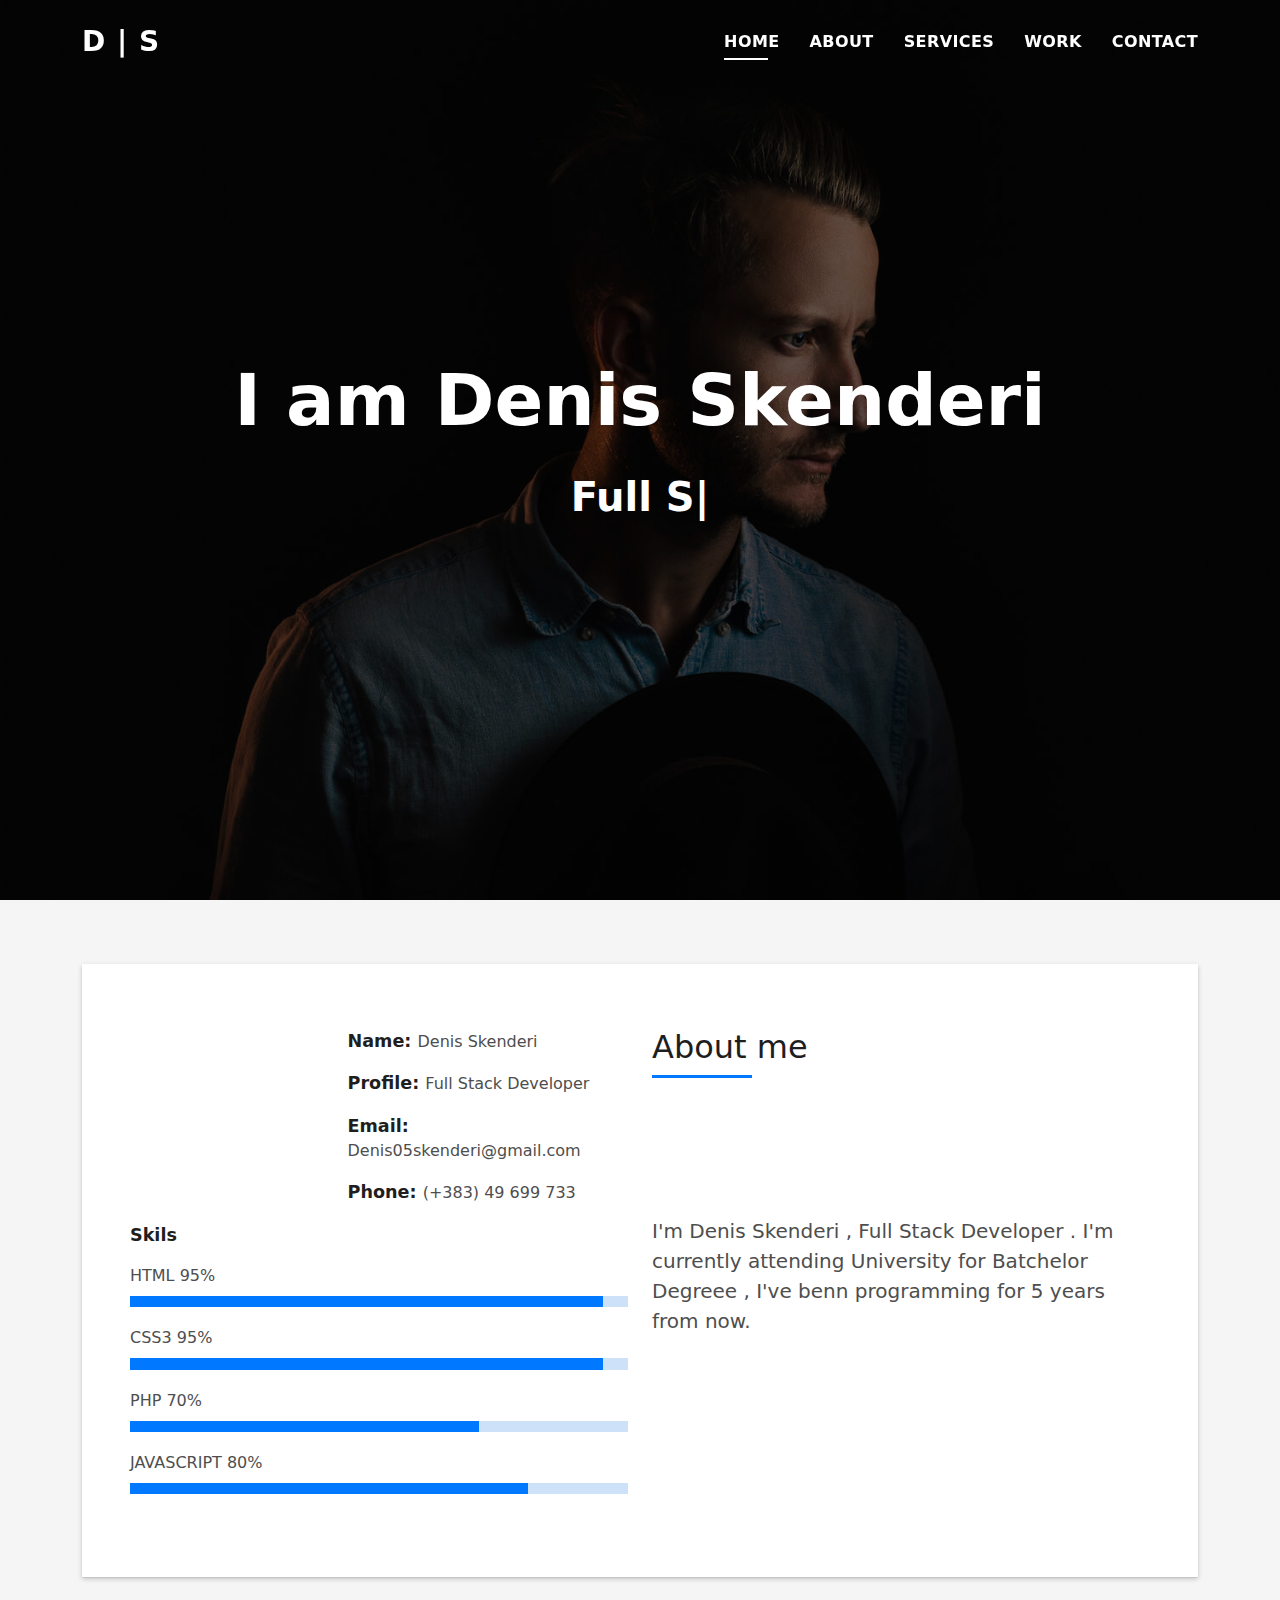
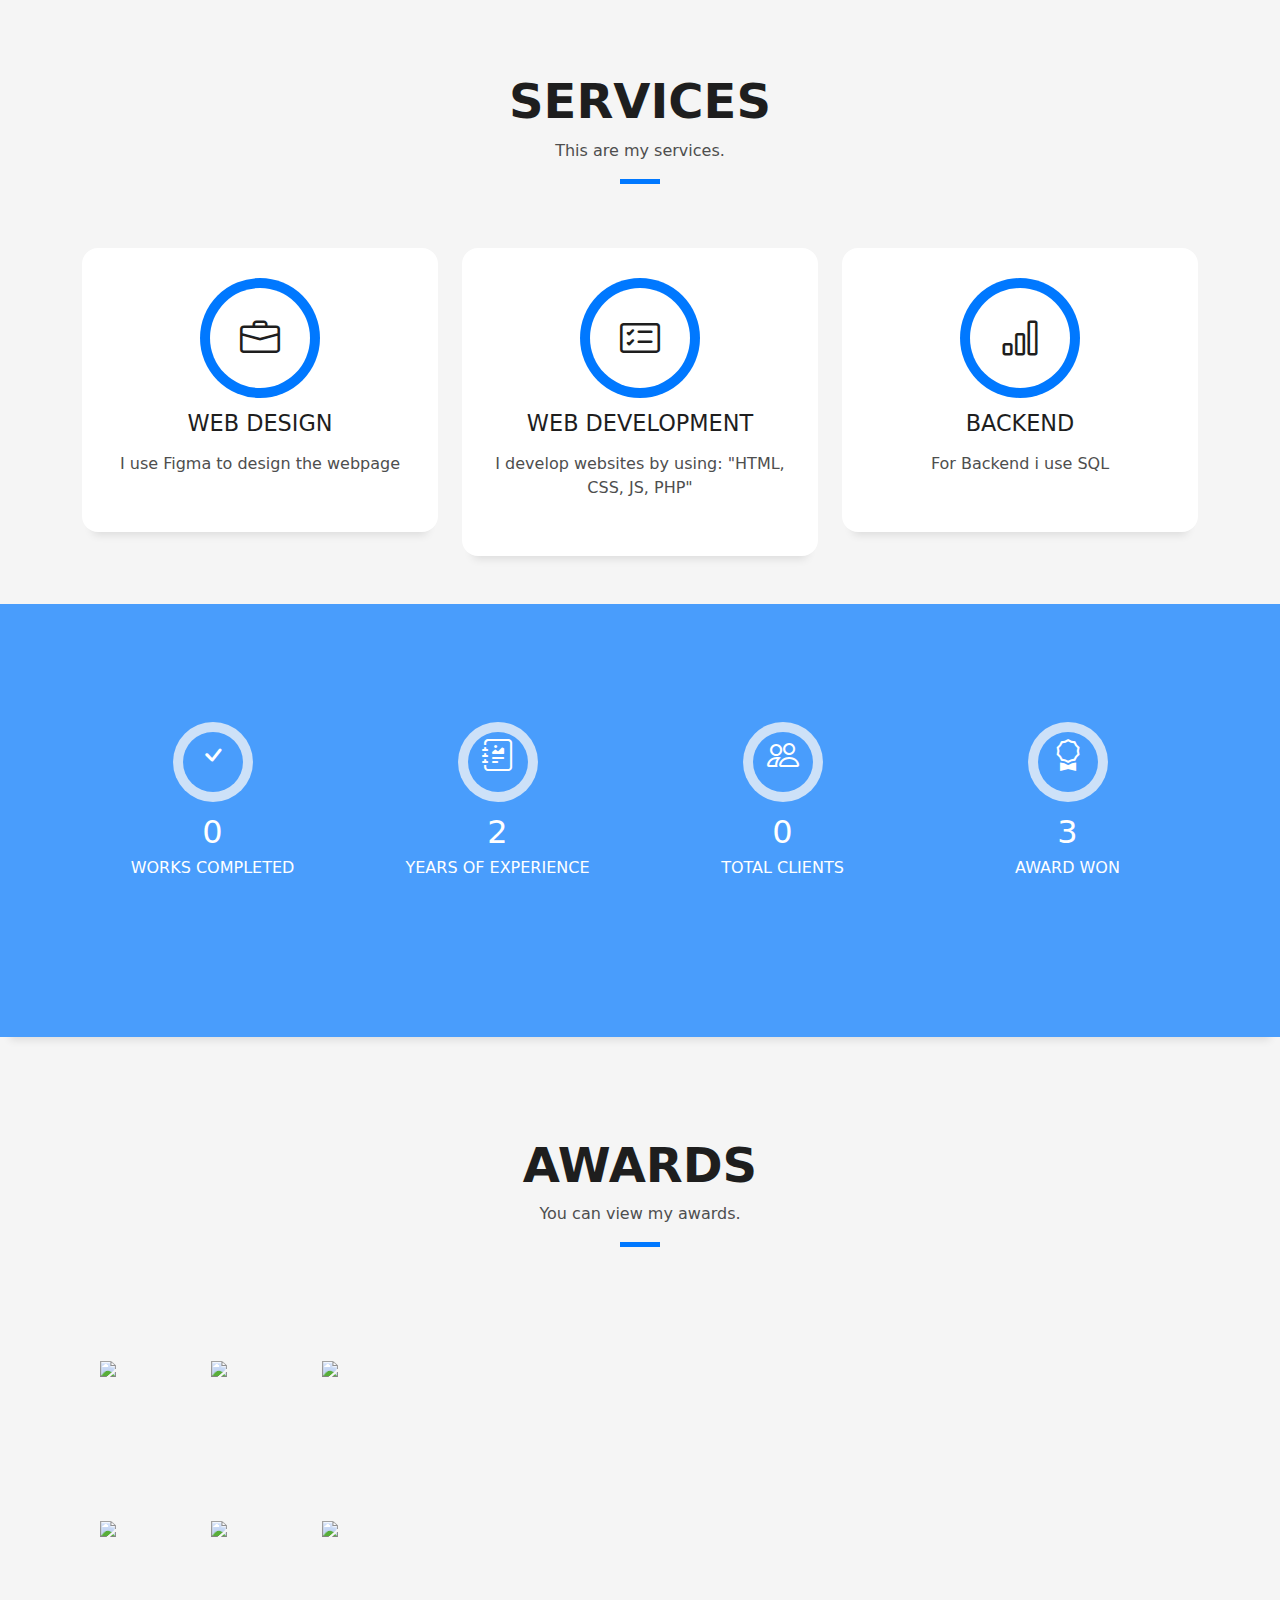
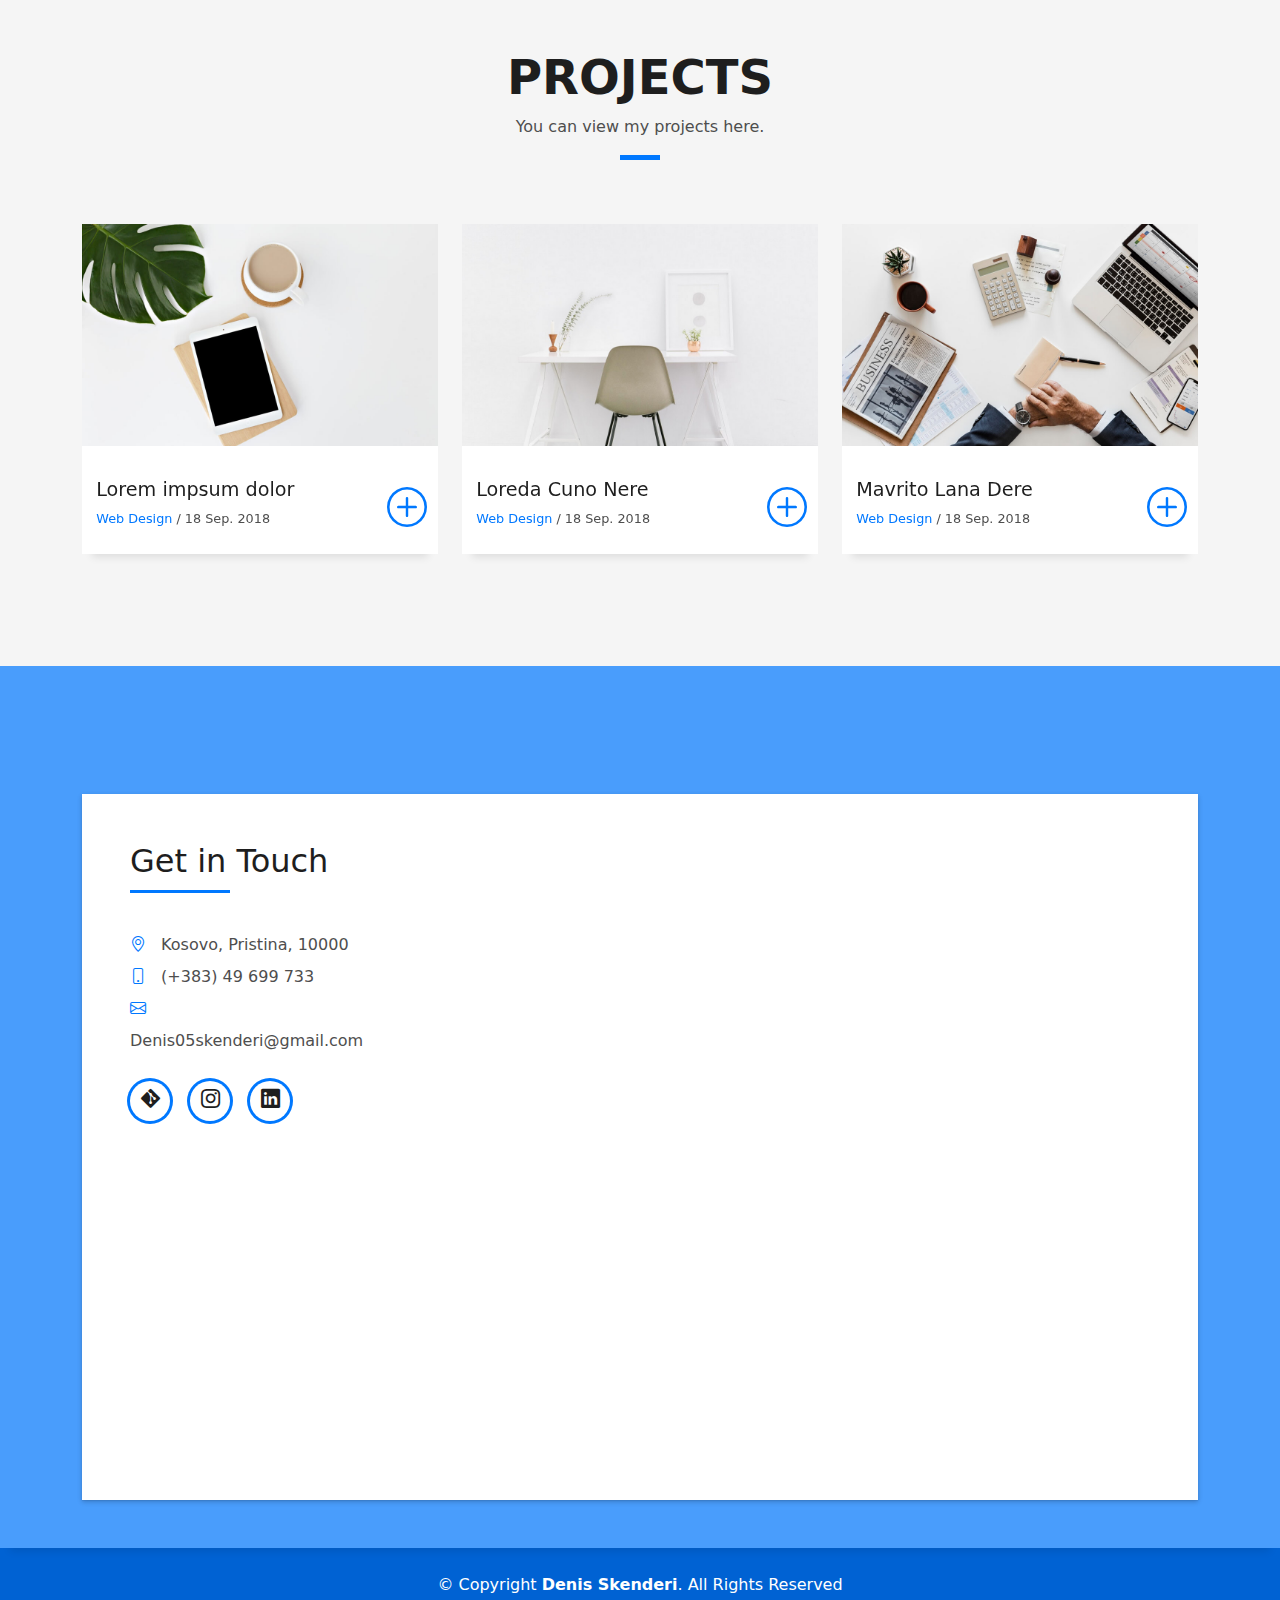
==== index.html @ 53dcad73 "index (update)" ====
<!DOCTYPE html>
<html lang="en">

<head>
  <meta name="google-site-verification" content="JZNeNOzkm-SyYYwXqqP4gcJYyARTX28dFmjL5zF_dF4" />
  <meta charset="utf-8">
  <meta content="width=device-width, initial-scale=1.0" name="viewport">

  <title>Denis Skenderi | Website</title>
  <meta content="Denis Skenderi , Full statck Developer" name="keywords">
  <meta content="Welcome to Enes Jashari's website, where you can learn more about him, his programming experience, and his projects. On this site, you will find code and video demonstrations of his projects, which are open source and available for free use. As a developer, my first programming language was Python and I am currently continuing my education in advanced Python, including libraries, frameworks, OOPs, and API development. I am also actively studying machine learning ." name="description">
  <!-- Favicons -->
  <link href="#" rel="icon">
  <link href="#" rel="apple-touch-icon">

  <!-- Vendor CSS Files -->
  <link href="assets/vendor/bootstrap/css/bootstrap.min.css" rel="stylesheet">
  <link href="assets/vendor/bootstrap-icons/bootstrap-icons.css" rel="stylesheet">
  <link href="assets/vendor/glightbox/css/glightbox.min.css" rel="stylesheet">
  <link href="assets/vendor/swiper/swiper-bundle.min.css" rel="stylesheet">

  <!-- Template Main CSS File -->
  <link href="assets/css/style.css" rel="stylesheet">
</head>

<body>

  <!-- ======= Header ======= -->
  <header id="header" class="fixed-top">
    <div class="container d-flex align-items-center justify-content-between">

      <h1 class="logo"><a href="index.html">D | S</a></h1>
      <!-- Uncomment below if you prefer to use an image logo -->
      <!-- <a href="index.html" class="logo"><img src="assets/img/logo.png" alt="" class="img-fluid"></a>-->

      <nav id="navbar" class="navbar">
        <ul>
          <li><a class="nav-link scrollto active" href="#hero">Home</a></li>
          <li><a class="nav-link scrollto" href="#about">About</a></li>
          <li><a class="nav-link scrollto" href="#services">Services</a></li>
          <li><a class="nav-link scrollto " href="#work">Work</a></li>
          <li><a class="nav-link scrollto" href="#contact">Contact</a></li>
        </ul>
        <i class="bi bi-list mobile-nav-toggle"></i>
      </nav><!-- .navbar -->

    </div>
  </header><!-- End Header -->

  <!-- ======= Hero Section ======= -->
  <div id="hero" class="hero route bg-image" style="background-image: url(assets/img/hero-bg.jpg)">
    <div class="overlay-itro"></div>
    <div class="hero-content display-table">
      <div class="table-cell">
        <div class="container">
          <!--<p class="display-6 color-d">Hello, world!</p>-->
          <h1 class="hero-title mb-4">I am Denis Skenderi</h1>
          <p class="hero-subtitle"><span class="typed" data-typed-items="Full Stack Developer"></span></p>
          <!-- <p class="pt-3"><a class="btn btn-primary btn js-scroll px-4" href="#about" role="button">Learn More</a></p> -->
        </div>
      </div>
    </div>
  </div><!-- End Hero Section -->

  <main id="main">

    <!-- ======= About Section ======= -->
    <section id="about" class="about-mf sect-pt4 route">
      <div class="container">
        <div class="row">
          <div class="col-sm-12">
            <div class="box-shadow-full">
              <div class="row">
                <div class="col-md-6">
                  <div class="row">
                    <div class="col-sm-6 col-md-5">
                      <div class="about-img">
                        <img src="#" class="img-fluid rounded b-shadow-a" alt="">
                      </div>
                    </div>
                    <div class="col-sm-6 col-md-7">
                      <div class="about-info">
                        <p><span class="title-s">Name: </span> <span>Denis Skenderi</span></p>
                        <p><span class="title-s">Profile: </span> <span>Full Stack Developer</span></p>
                        <p><span class="title-s">Email: </span> <span>Denis05skenderi@gmail.com</span></p>
                        <p><span class="title-s">Phone: </span> <span>(+383) 49 699 733</span></p>
                      </div>
                    </div>
                  </div>
                  <div class="skill-mf">
                    <p class="title-s">Skils</p>
                    <span>HTML</span> <span class="pull-right">95%</span>
                    <div class="progress">
                      <div class="progress-bar" role="progressbar" style="width: 95%;" aria-valuenow="95" aria-valuemin="0" aria-valuemax="100"></div>
                    </div>
                    <span>CSS3</span> <span class="pull-right">95%</span>
                    <div class="progress">
                      <div class="progress-bar" role="progressbar" style="width: 95%" aria-valuenow="95" aria-valuemin="0" aria-valuemax="100"></div>
                    </div>
                    <span>PHP</span> <span class="pull-right">70%</span>
                    <div class="progress">
                      <div class="progress-bar" role="progressbar" style="width: 70%" aria-valuenow="70" aria-valuemin="0" aria-valuemax="100"></div>
                    </div>
                    <span>JAVASCRIPT</span> <span class="pull-right">80%</span>
                    <div class="progress">
                      <div class="progress-bar" role="progressbar" style="width: 80%" aria-valuenow="80" aria-valuemin="0" aria-valuemax="100"></div>
                    </div>
                  </div>
                </div>
                <div class="col-md-6">
                  <div class="about-me pt-4 pt-md-0">
                    <div class="title-box-2">
                      <h5 class="title-left">
                        About me
                      </h5>
                    </div>
                    <p class="lead" style="margin-top: 150px;">
                      I'm Denis Skenderi , Full Stack Developer . I'm currently attending University for Batchelor Degreee , I've benn programming for 5 years from now.
                    </p>
                  </div>
                </div>
              </div>
            </div>
          </div>
        </div>
      </div>
    </section><!-- End About Section -->

    <!-- ======= Services Section ======= -->
    <section id="services" class="services-mf pt-5 route">
      <div class="container">
        <div class="row">
          <div class="col-sm-12">
            <div class="title-box text-center">
              <h3 class="title-a">
                Services
              </h3>
              <p class="subtitle-a">
                This are my services.
              </p>
              <div class="line-mf"></div>
            </div>
          </div>
        </div>
        <div class="row">
          <div class="col-md-4">
            <div class="service-box">
              <div class="service-ico">
                <span class="ico-circle"><i class="bi bi-briefcase"></i></span>
              </div>
              <div class="service-content">
                <h2 class="s-title">Web Design</h2>
                <p class="s-description text-center">
                 I use Figma to design the webpage
                </p>
              </div>
            </div>
          </div>
          <div class="col-md-4">
            <div class="service-box">
              <div class="service-ico">
                <span class="ico-circle"><i class="bi bi-card-checklist"></i></span>
              </div>
              <div class="service-content">
                <h2 class="s-title">Web Development</h2>
                <p class="s-description text-center">
               I develop websites by using: "HTML, CSS, JS, PHP"
                </p>
              </div>
            </div>
          </div>
          <div class="col-md-4">
            <div class="service-box">
              <div class="service-ico">
                <span class="ico-circle"><i class="bi bi-bar-chart"></i></span>
              </div>
              <div class="service-content">
                <h2 class="s-title">Backend</h2>
                <p class="s-description text-center">
                  For Backend i use SQL
                </p>
              </div>
            </div>
    </section><!-- End Services Section -->

    <!-- ======= Counter Section ======= -->
    <div class="section-counter paralax-mf bg-image" style="background-image: url(assets/img/counters-bg.jpg)">
      <div class="overlay-mf"></div>
      <div class="container position-relative">
        <div class="row">
          <div class="col-sm-3 col-lg-3">
            <div class="counter-box counter-box pt-4 pt-md-0">
              <div class="counter-ico">
                <span class="ico-circle"><i class="bi bi-check"></i></span>
              </div>
              <div class="counter-num">
                <p data-purecounter-start="0" data-purecounter-end="0" data-purecounter-duration="1" class="counter purecounter"></p>
                <span class="counter-text">WORKS COMPLETED</span>
              </div>
            </div>
          </div>
          <div class="col-sm-3 col-lg-3">
            <div class="counter-box pt-4 pt-md-0">
              <div class="counter-ico">
                <span class="ico-circle"><i class="bi bi-journal-richtext"></i></span>
              </div>
              <div class="counter-num">
                <p data-purecounter-start="2" data-purecounter-end="5" data-purecounter-duration="1" class="counter purecounter"></p>
                <span class="counter-text">YEARS OF EXPERIENCE</span>
              </div>
            </div>
          </div>
          <div class="col-sm-3 col-lg-3">
            <div class="counter-box pt-4 pt-md-0">
              <div class="counter-ico">
                <span class="ico-circle"><i class="bi bi-people"></i></span>
              </div>
              <div class="counter-num">
                <p data-purecounter-start="0" data-purecounter-end="0" data-purecounter-duration="1" class="counter purecounter"></p>
                <span class="counter-text">TOTAL CLIENTS</span>
              </div>
            </div>
          </div>
          <div class="col-sm-3 col-lg-3">
            <div class="counter-box pt-4 pt-md-0">
              <div class="counter-ico">
                <span class="ico-circle"><i class="bi bi-award"></i></span>
              </div>
              <div class="counter-num">
                <p data-purecounter-start="3" data-purecounter-end="6" data-purecounter-duration="1" class="counter purecounter"></p>
                <span class="counter-text">AWARD WON</span>
              </div>
            </div>
          </div>
        </div>
      </div>
    </div><!-- End Counter Section -->

    <!-- ======= Awards Section ======= -->
    <section class="awards">
      <div class="title-box text-center">
        <h3 class="title-a">
          Awards
        </h3>
        <p class="subtitle-a">
          You can view my awards.
        </p>
        <div class="line-mf"></div>
      </div>
    </div>
      <div class="main_award">
        <div class="row1">
        <a href="http://127.0.0.1:5500/DevFolio/assets/img/New%20Document_1%20-%20Copy.jpg"><img src="assets/img/New Document_1 - Copy.jpg" class="image"></a>
          <a href="http://127.0.0.1:5500/DevFolio/assets/img/New%20Document_2%20-%20Copy.jpg"><img src="assets/img/New Document_2 - Copy.jpg" class="image"></a>
          <a href="http://127.0.0.1:5500/DevFolio/assets/img/New%20Document_3%20-%20Copy.jpg"><img src="assets/img/New Document_3 - Copy.jpg" class="image"></a>
        </div><br>
        <div class="row2">
          <a href="http://127.0.0.1:5500/DevFolio/assets/img/20231203_162806%20Page%200%20-%20Copy.jpeg"><img src="assets/img/20231203_162806 Page 0 - Copy.jpeg" class="image"></a>
          <a href="http://127.0.0.1:5500/DevFolio/assets/img/20231203_162816%20Page%200%20-%20Copy.jpeg"><img src="assets/img/20231203_162816 Page 0 - Copy.jpeg" class="image"></a>
          <a href="http://127.0.0.1:5500/DevFolio/assets/img/20231203_162829%20Page%200%20-%20Copy.jpeg" alt="Award Photo"><img src="assets/img/20231203_162829 Page 0 - Copy.jpeg" class="image"></a>
        </div>
      </div>
    </section><br><br>
    <!-- End Awards Section -->

    <!-- ======= Portfolio Section ======= -->
    <section id="work" class="portfolio-mf sect-pt4 route">
      <div class="container">
        <div class="row">
          <div class="col-sm-12">
            <div class="title-box text-center">
              <h3 class="title-a">
                Projects
              </h3>
              <p class="subtitle-a">
                You can view my projects here.
              </p>
              <div class="line-mf"></div>
            </div>
          </div>
        </div>
        <div class="row">
          <div class="col-md-4">
            <div class="work-box">
              <a href="assets/img/work-1.jpg" data-gallery="portfolioGallery" class="portfolio-lightbox">
                <div class="work-img">
                  <img src="assets/img/work-1.jpg" alt="" class="img-fluid">
                </div>
              </a>
              <div class="work-content">
                <div class="row">
                  <div class="col-sm-8">
                    <h2 class="w-title">Lorem impsum dolor</h2>
                    <div class="w-more">
                      <span class="w-ctegory">Web Design</span> / <span class="w-date">18 Sep. 2018</span>
                    </div>
                  </div>
                  <div class="col-sm-4">
                    <div class="w-like">
                      <a href="portfolio-details.html"> <span class="bi bi-plus-circle"></span></a>
                    </div>
                  </div>
                </div>
              </div>
            </div>
          </div>
          <div class="col-md-4">
            <div class="work-box">
              <a href="assets/img/work-2.jpg" data-gallery="portfolioGallery" class="portfolio-lightbox">
                <div class="work-img">
                  <img src="assets/img/work-2.jpg" alt="" class="img-fluid">
                </div>
              </a>
              <div class="work-content">
                <div class="row">
                  <div class="col-sm-8">
                    <h2 class="w-title">Loreda Cuno Nere</h2>
                    <div class="w-more">
                      <span class="w-ctegory">Web Design</span> / <span class="w-date">18 Sep. 2018</span>
                    </div>
                  </div>
                  <div class="col-sm-4">
                    <div class="w-like">
                      <a href="portfolio-details.html"> <span class="bi bi-plus-circle"></span></a>
                    </div>
                  </div>
                </div>
              </div>
            </div>
          </div>
          <div class="col-md-4">
            <div class="work-box">
              <a href="assets/img/work-3.jpg" data-gallery="portfolioGallery" class="portfolio-lightbox">
                <div class="work-img">
                  <img src="assets/img/work-3.jpg" alt="" class="img-fluid">
                </div>
              </a>
              <div class="work-content">
                <div class="row">
                  <div class="col-sm-8">
                    <h2 class="w-title">Mavrito Lana Dere</h2>
                    <div class="w-more">
                      <span class="w-ctegory">Web Design</span> / <span class="w-date">18 Sep. 2018</span>
                    </div>
                  </div>
                  <div class="col-sm-4">
                    <div class="w-like">
                      <a href="portfolio-details.html"> <span class="bi bi-plus-circle"></span></a>
                    </div>
                  </div>
                </div>
              </div>
            </div>
          </div>
          

        </div>
      </div>
    </section><!-- End Portfolio Section -->


    <!-- ======= Contact Section ======= -->
    <section id="contact" class="paralax-mf footer-paralax bg-image sect-mt4 route" style="background-image: url(assets/img/overlay-bg.jpg)">
      <div class="overlay-mf"></div>
      <div class="container">
        <div class="row">
          <div class="col-sm-12">
            <div class="contact-mf">
              <div id="contact" class="box-shadow-full">
                <div class="row">
                  <div class="col-md-6">
                   
                  <div class="col-md-6">
                    <div class="title-box-2 pt-4 pt-md-0">
                      <h5 class="title-left">
                        Get in Touch
                      </h5>
                    </div>
                    <div class="more-info">
                      <p class="lead">
                        
                      </p>
                      <ul class="list-ico">
                        <li><span class="bi bi-geo-alt"></span> Kosovo, Pristina, 10000</li>
                        <li><span class="bi bi-phone"></span> (+383) 49 699 733 </li>
                        <li><span class="bi bi-envelope"></span> Denis05skenderi@gmail.com</li>
                      </ul>
                    </div>
                    <div class="socials">
                      <ul>
                        <!-- <li><a href=""><span class="ico-circle"><i class="bi bi-facebook"></i></span></a></li> -->
                        <li><a href="https://github.com/DenisSkenderi"><span class="ico-circle"><i class="bi bi-git"></i></span></a></li>
                        <li><a href="https://www.instagram.com/denis_skenderi6/"><span class="ico-circle"><i class="bi bi-instagram"></i></span></a></li>
                        <!-- <li><a href=""><span class="ico-circle"><i class="bi bi-twitter"></i></span></a></li> -->
                        <li><a href="https://www.linkedin.com/in/denis-skenderi-3b76621a1/"><span class="ico-circle"><i class="bi bi-linkedin"></i></span></a></li>
                      </ul>
                    </div>
                    <iframe class="m1" src="https://www.google.com/maps/embed?pb=!1m18!1m12!1m3!1d11736.052111485082!2d21.15118330819781!3d42.66107931818853!2m3!1f0!2f0!3f0!3m2!1i1024!2i768!4f13.1!3m3!1m2!1s0x13549ee1325c4fbb%3A0x5219d01d01e788dc!2sQendra%2C%20Pristina!5e0!3m2!1sen!2s!4v1701292215296!5m2!1sen!2s" width="300" height="200" style="border:0;" allowfullscreen="" loading="lazy" referrerpolicy="no-referrer-when-downgrade"></iframe>                  
                  </div>
                </div>
              </div>
            </div>
          </div>
        </div>
      </div>
    </section><!-- End Contact Section -->

  </main><!-- End #main -->

  <!-- ======= Footer ======= -->
  <footer>
    <div class="container">
      <div class="row">
        <div class="col-sm-12">
          <div class="copyright-box">
            <p class="copyright">&copy; Copyright <strong>Denis Skenderi</strong>. All Rights Reserved</p>
          </div>
        </div>
      </div>
    </div>
  </footer><!-- End  Footer -->

  <div id="preloader"></div>
  <a href="#" class="back-to-top d-flex align-items-center justify-content-center"><i class="bi bi-arrow-up-short"></i></a>

  <!-- Vendor JS Files -->
  <script src="assets/vendor/purecounter/purecounter_vanilla.js"></script>
  <script src="assets/vendor/bootstrap/js/bootstrap.bundle.min.js"></script>
  <script src="assets/vendor/glightbox/js/glightbox.min.js"></script>
  <script src="assets/vendor/swiper/swiper-bundle.min.js"></script>
  <script src="assets/vendor/typed.js/typed.umd.js"></script>
  <script src="assets/vendor/php-email-form/validate.js"></script>

  <!-- Template Main JS File -->
  <script src="assets/js/main.js"></script>

</body>

</html>
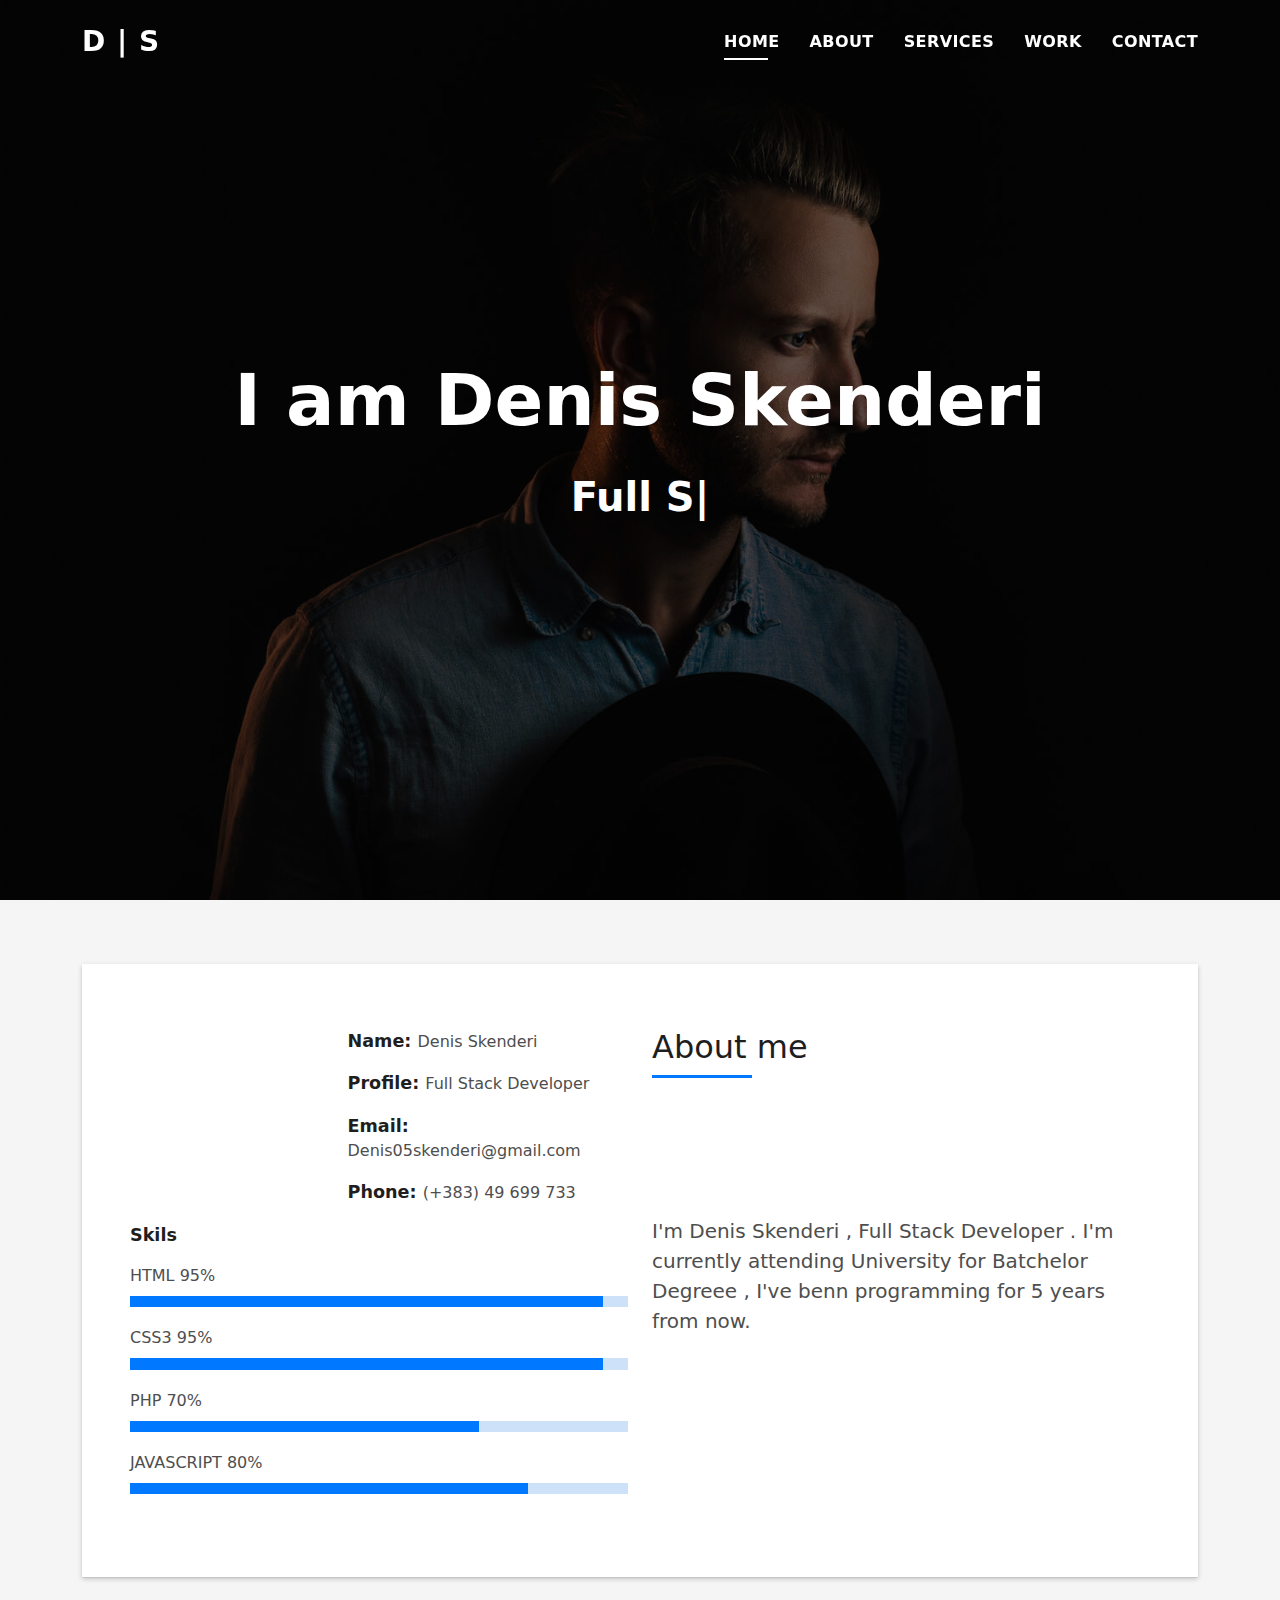
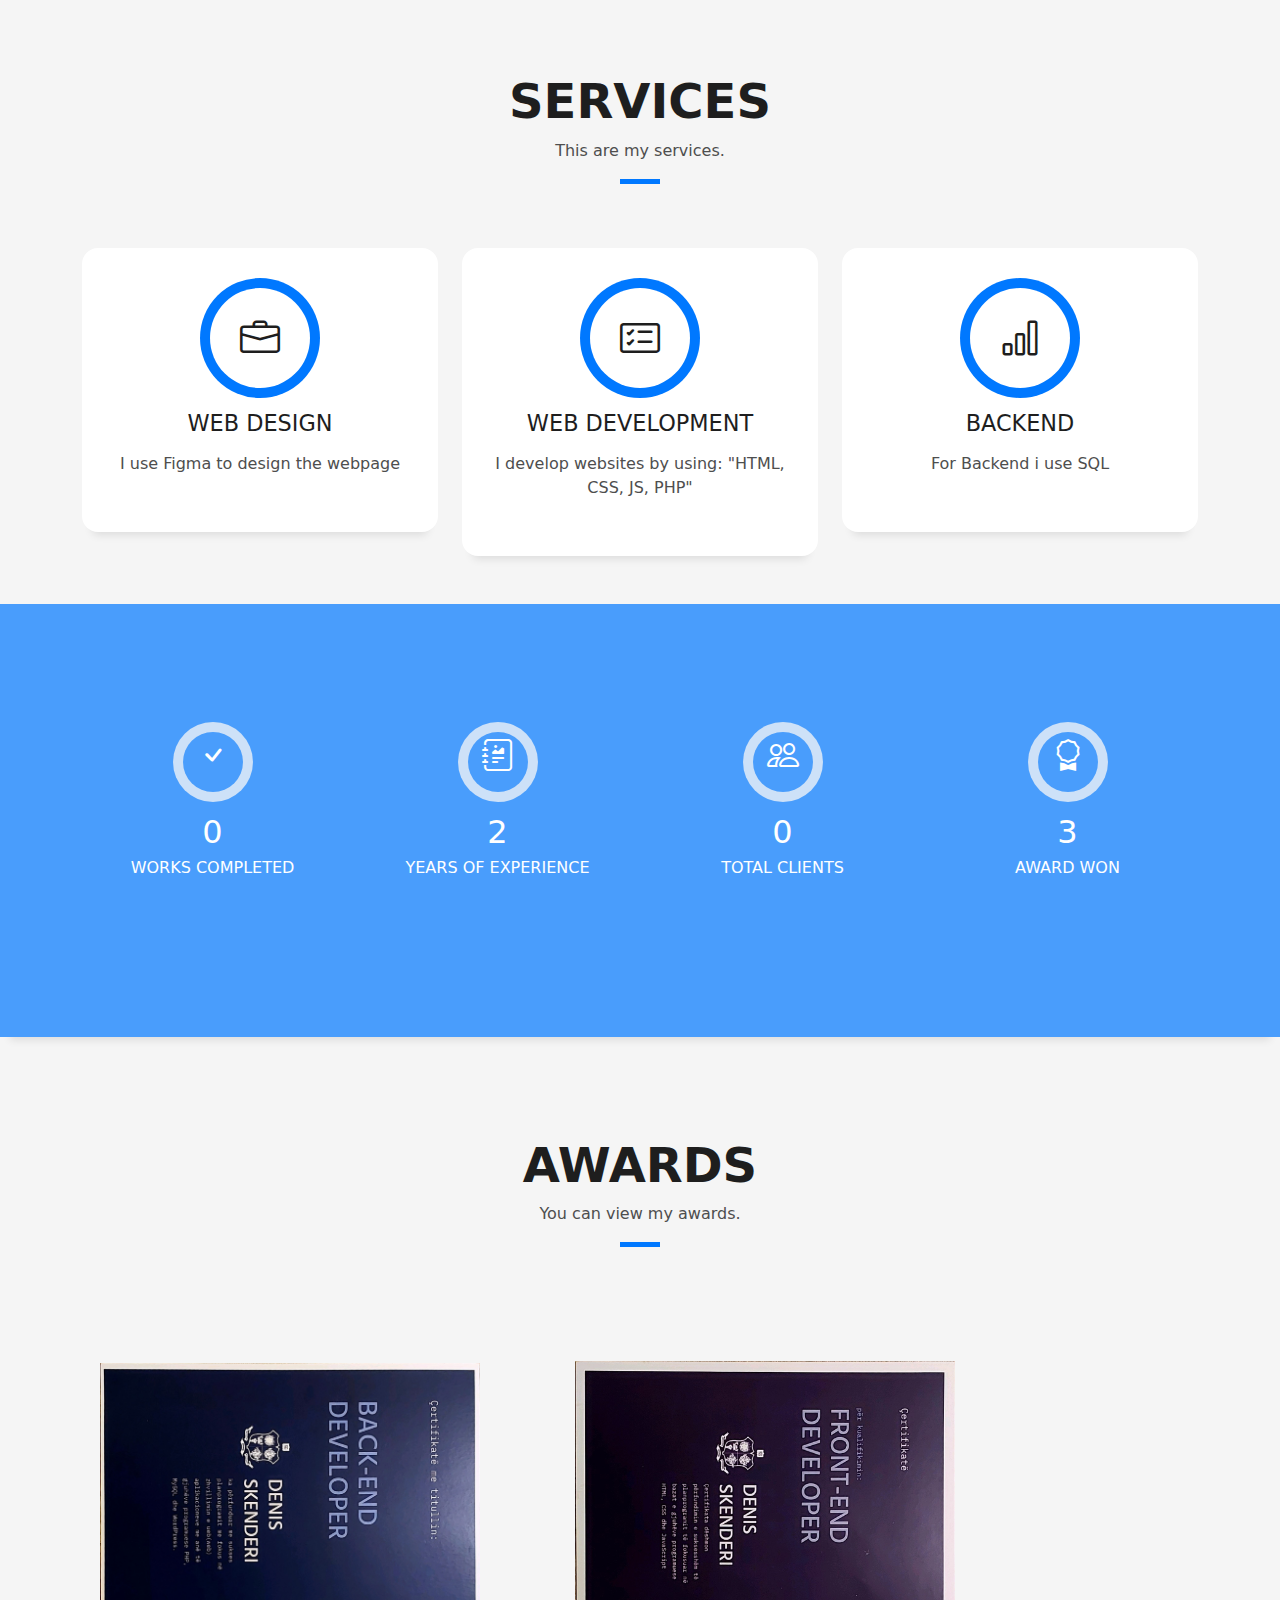
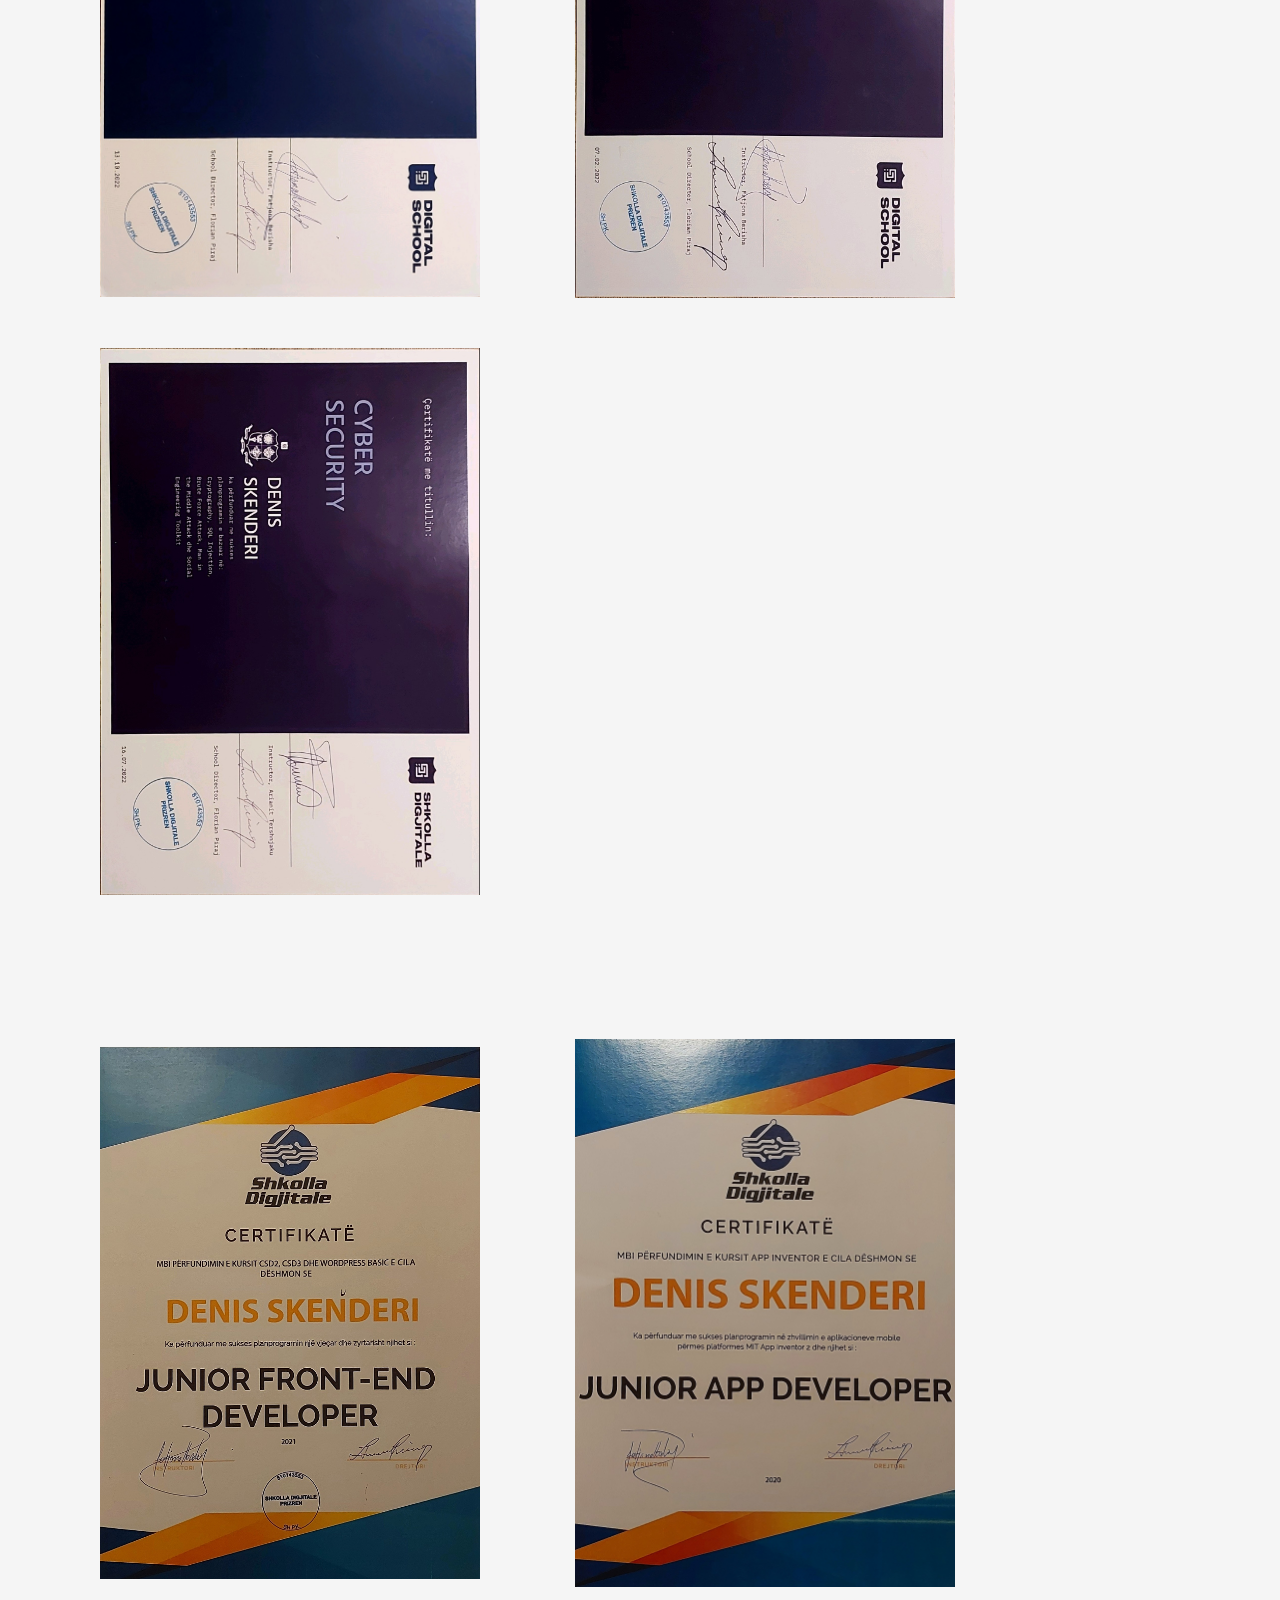
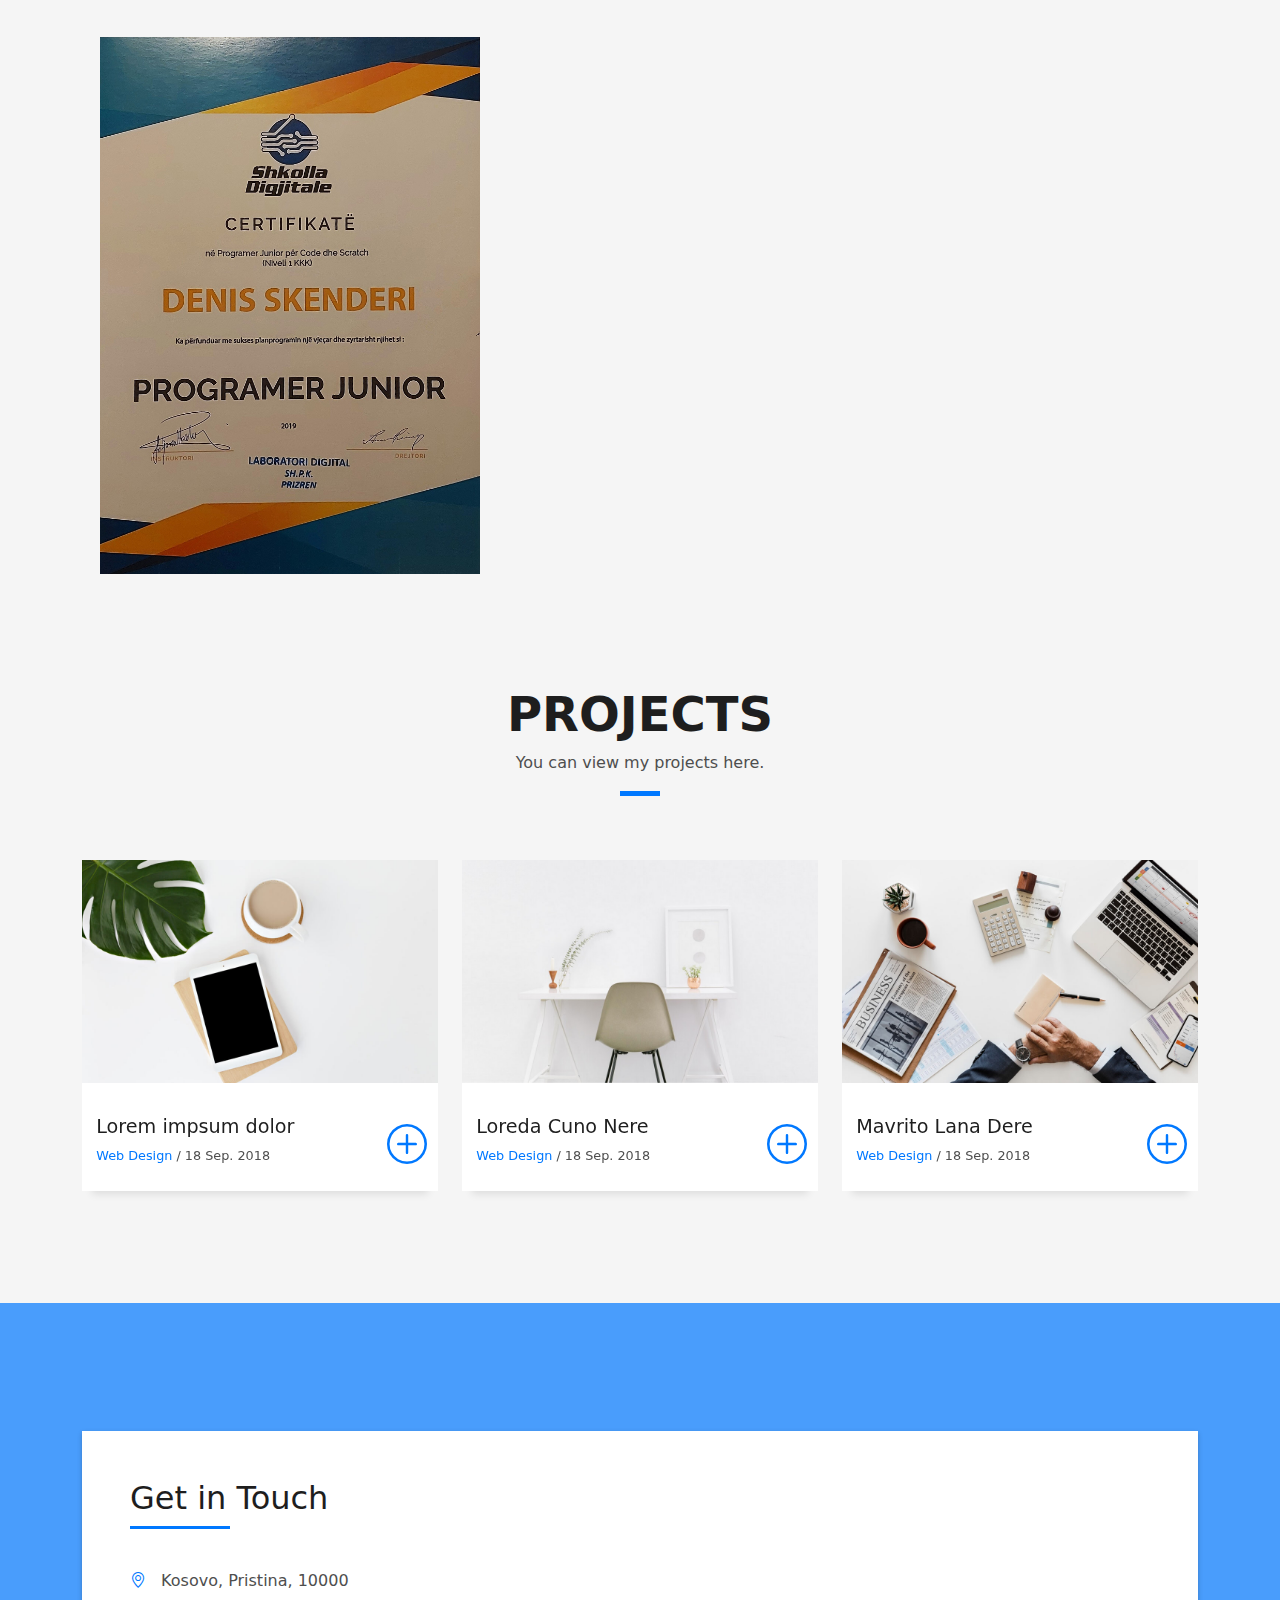
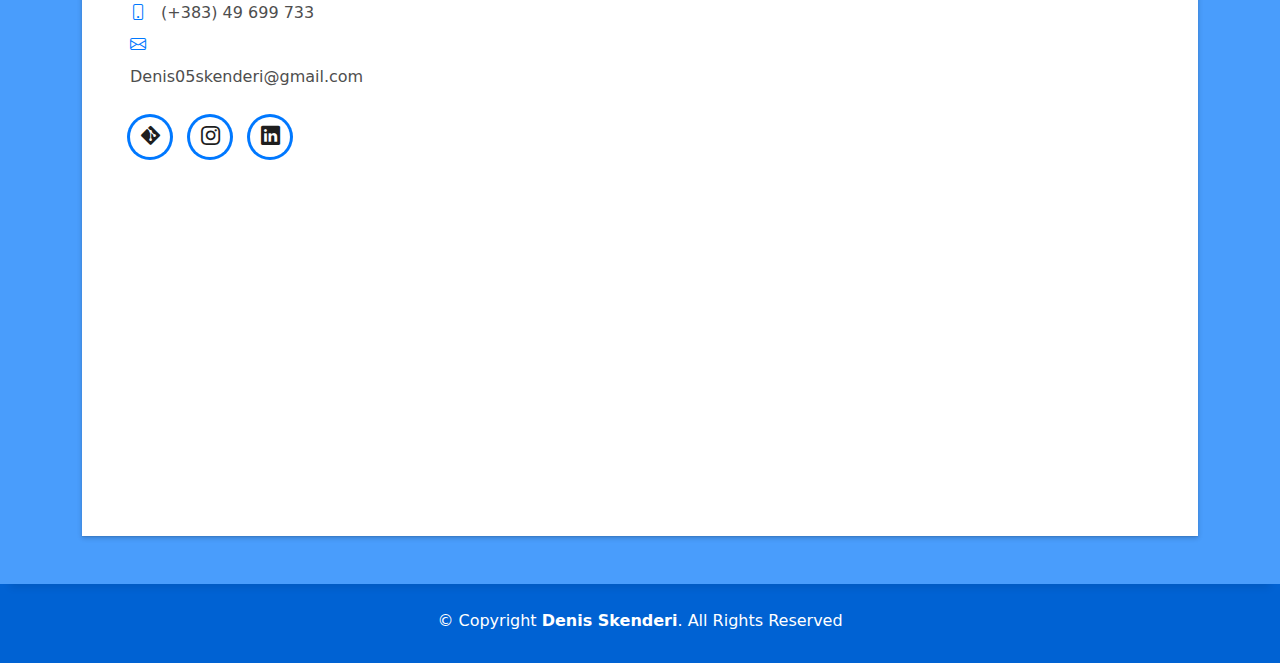
==== commit fc318268: "Update index.html" ====
--- a/index.html
+++ b/index.html
@@ -5,7 +5,7 @@
   <meta name="google-site-verification" content="JZNeNOzkm-SyYYwXqqP4gcJYyARTX28dFmjL5zF_dF4" />
   <meta charset="utf-8">
   <meta content="width=device-width, initial-scale=1.0" name="viewport">
-
+  <link rel="icon" href="IMG_20231203_211917_849.jpg">
   <title>Denis Skenderi | Website</title>
   <meta content="Denis Skenderi , Full statck Developer" name="keywords">
   <meta content="Welcome to Enes Jashari's website, where you can learn more about him, his programming experience, and his projects. On this site, you will find code and video demonstrations of his projects, which are open source and available for free use. As a developer, my first programming language was Python and I am currently continuing my education in advanced Python, including libraries, frameworks, OOPs, and API development. I am also actively studying machine learning ." name="description">
@@ -250,14 +250,14 @@
     </div>
       <div class="main_award">
         <div class="row1">
-        <a href="http://127.0.0.1:5500/DevFolio/assets/img/New%20Document_1%20-%20Copy.jpg"><img src="assets/img/New Document_1 - Copy.jpg" class="image"></a>
-          <a href="http://127.0.0.1:5500/DevFolio/assets/img/New%20Document_2%20-%20Copy.jpg"><img src="assets/img/New Document_2 - Copy.jpg" class="image"></a>
-          <a href="http://127.0.0.1:5500/DevFolio/assets/img/New%20Document_3%20-%20Copy.jpg"><img src="assets/img/New Document_3 - Copy.jpg" class="image"></a>
+        <a href="http://127.0.0.1:5500/DevFolio/assets/img/New%20Document_1%20-%20Copy.jpg"><img src="assets/img/New Document_1.jpg" class="image"></a>
+          <a href="http://127.0.0.1:5500/DevFolio/assets/img/New%20Document_2%20-%20Copy.jpg"><img src="assets/img/New Document_2.jpg" class="image"></a>
+          <a href="http://127.0.0.1:5500/DevFolio/assets/img/New%20Document_3%20-%20Copy.jpg"><img src="assets/img/New Document_3.jpg" class="image"></a>
         </div><br>
         <div class="row2">
-          <a href="http://127.0.0.1:5500/DevFolio/assets/img/20231203_162806%20Page%200%20-%20Copy.jpeg"><img src="assets/img/20231203_162806 Page 0 - Copy.jpeg" class="image"></a>
-          <a href="http://127.0.0.1:5500/DevFolio/assets/img/20231203_162816%20Page%200%20-%20Copy.jpeg"><img src="assets/img/20231203_162816 Page 0 - Copy.jpeg" class="image"></a>
-          <a href="http://127.0.0.1:5500/DevFolio/assets/img/20231203_162829%20Page%200%20-%20Copy.jpeg" alt="Award Photo"><img src="assets/img/20231203_162829 Page 0 - Copy.jpeg" class="image"></a>
+          <a href="http://127.0.0.1:5500/DevFolio/assets/img/20231203_162806%20Page%200%20-%20Copy.jpeg"><img src="assets/img/20231203_162806 Page 0.jpeg" class="image"></a>
+          <a href="http://127.0.0.1:5500/DevFolio/assets/img/20231203_162816%20Page%200%20-%20Copy.jpeg"><img src="assets/img/20231203_162816 Page 0.jpeg" class="image"></a>
+          <a href="http://127.0.0.1:5500/DevFolio/assets/img/20231203_162829%20Page%200%20-%20Copy.jpeg" alt="Award Photo"><img src="assets/img/20231203_162829 Page 0.jpeg" class="image"></a>
         </div>
       </div>
     </section><br><br>
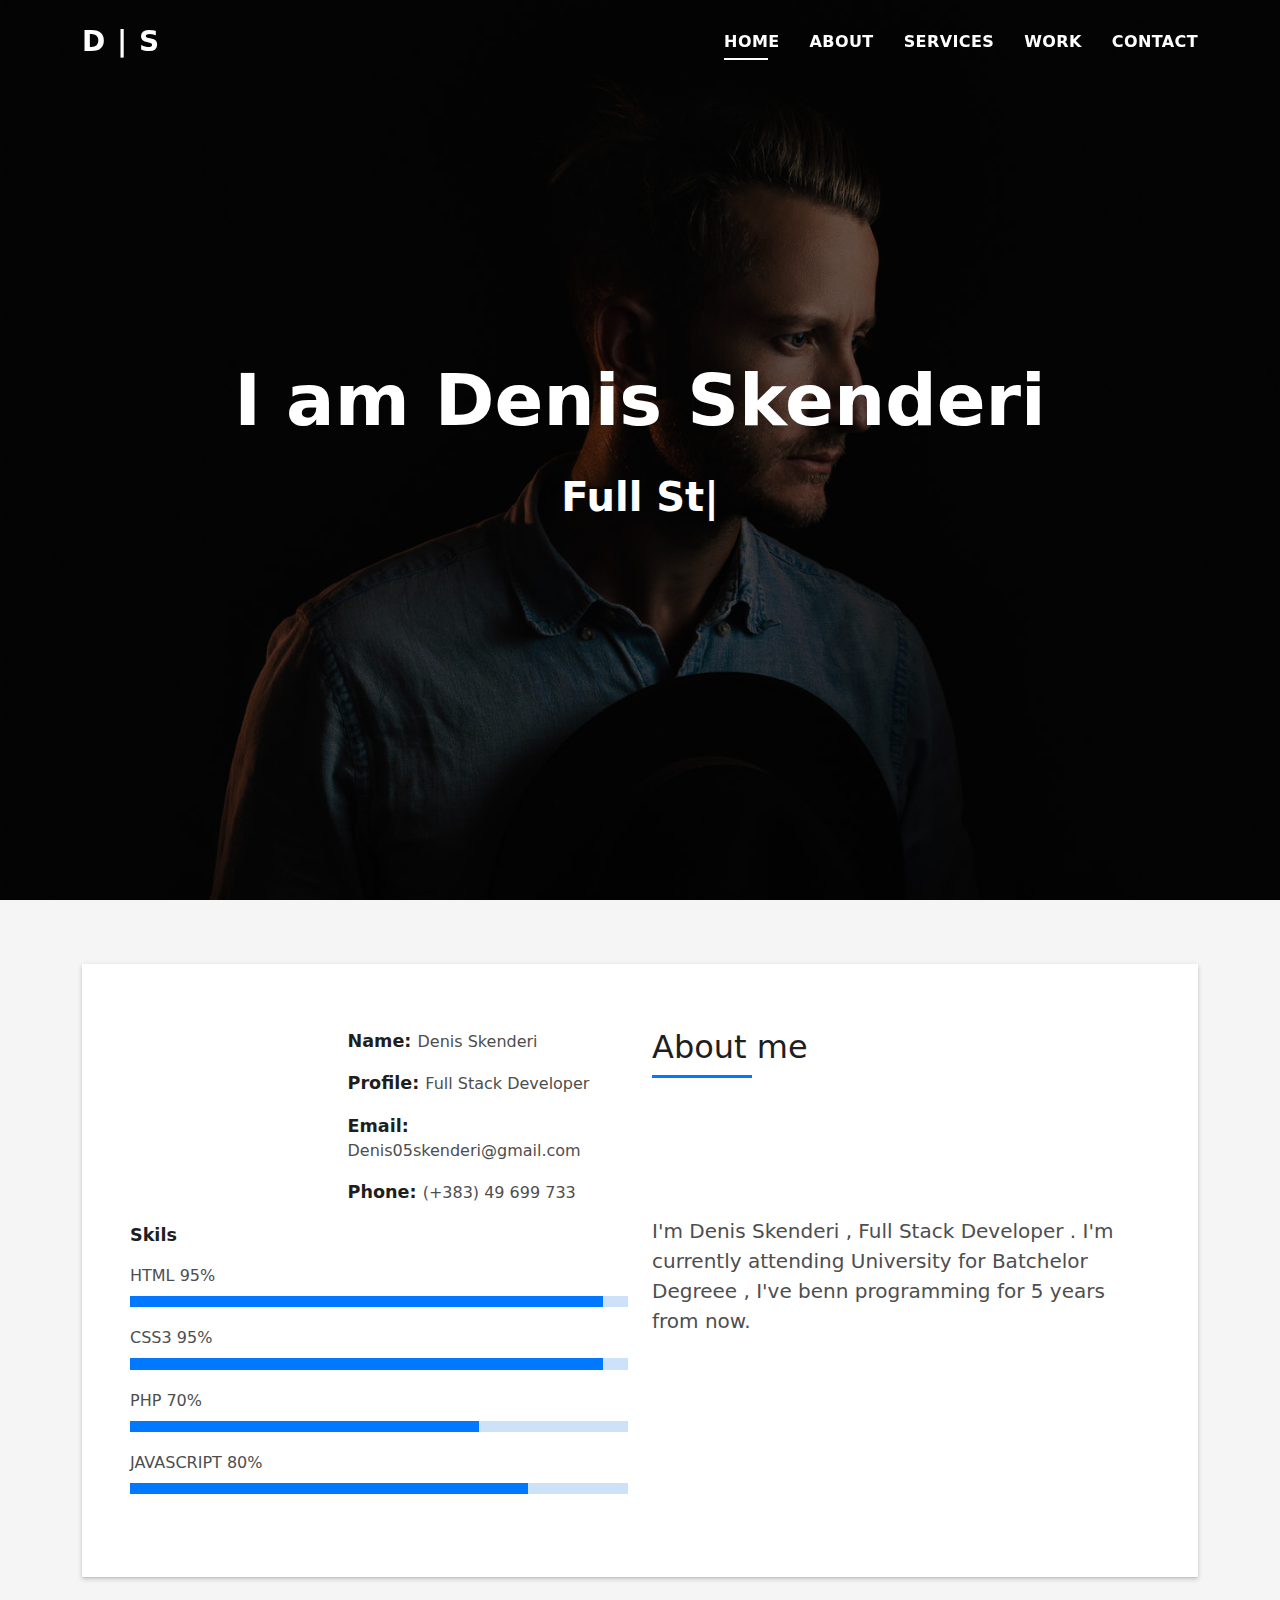
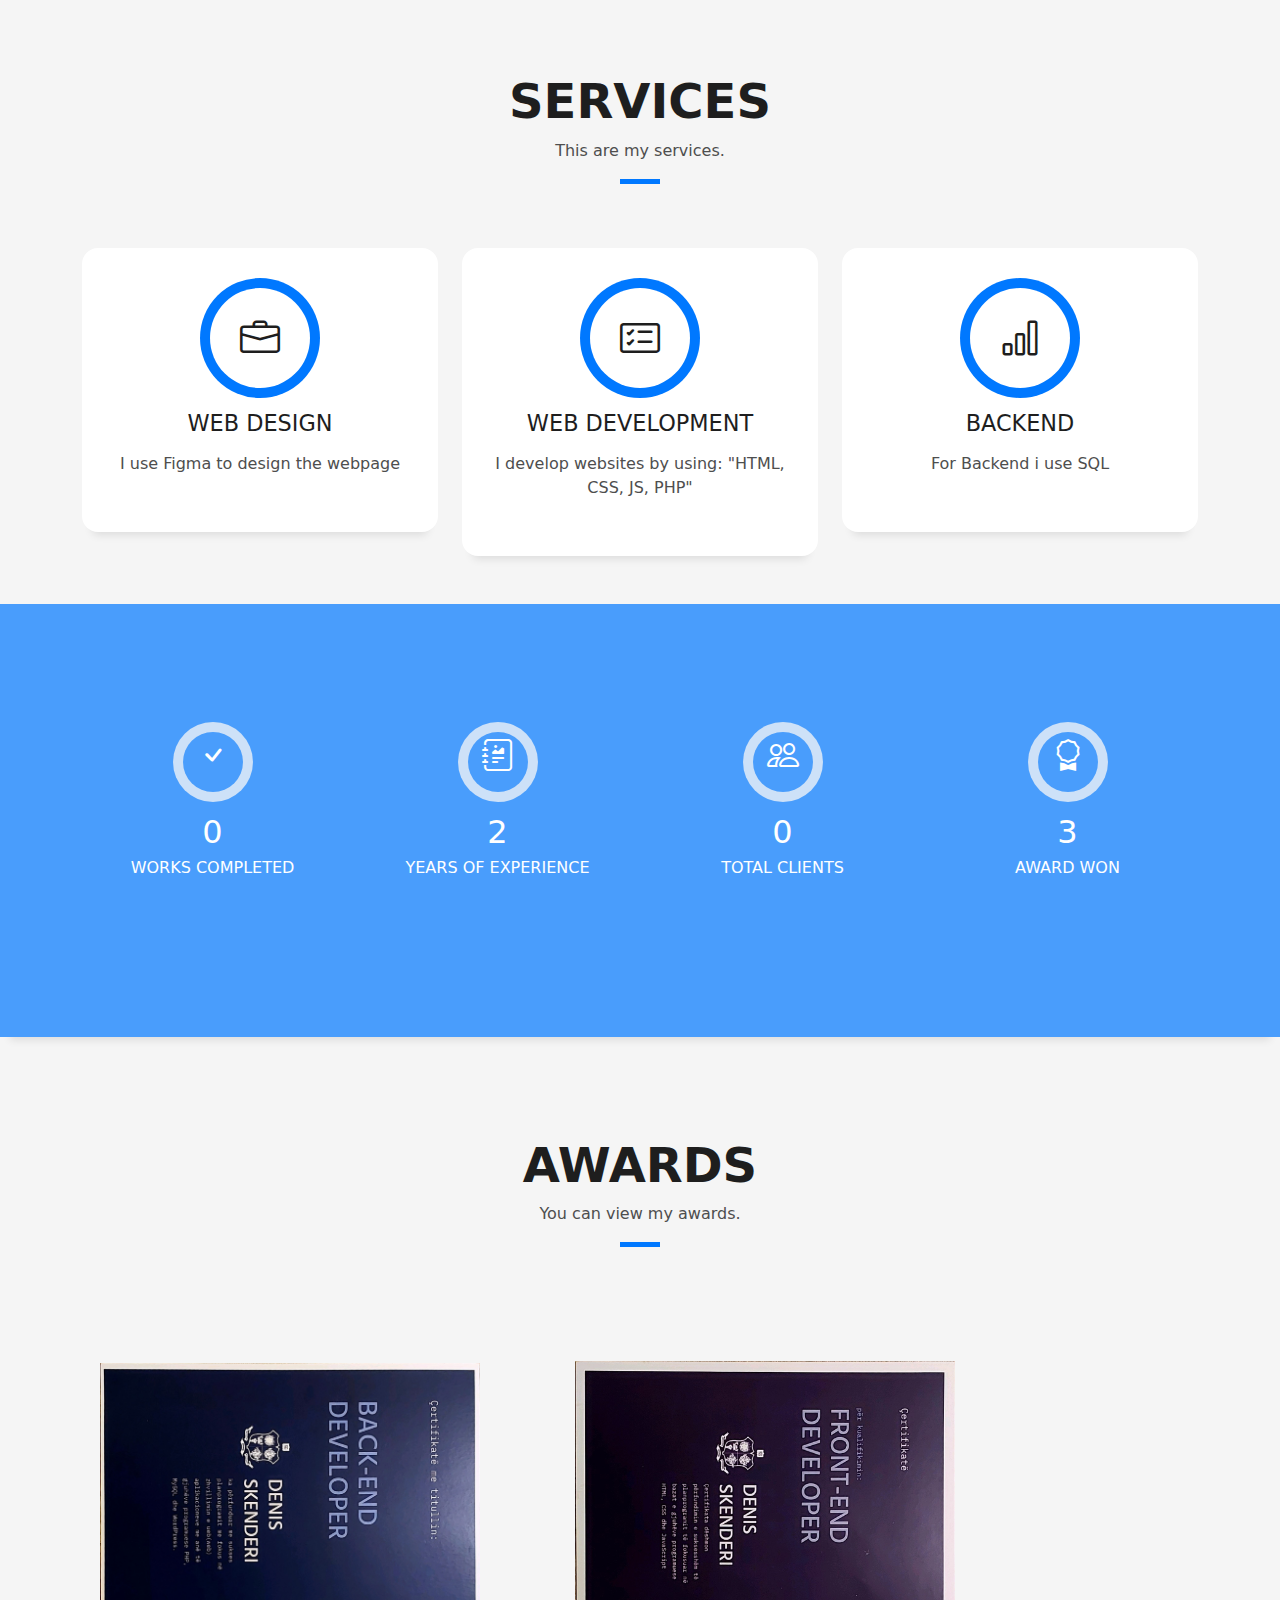
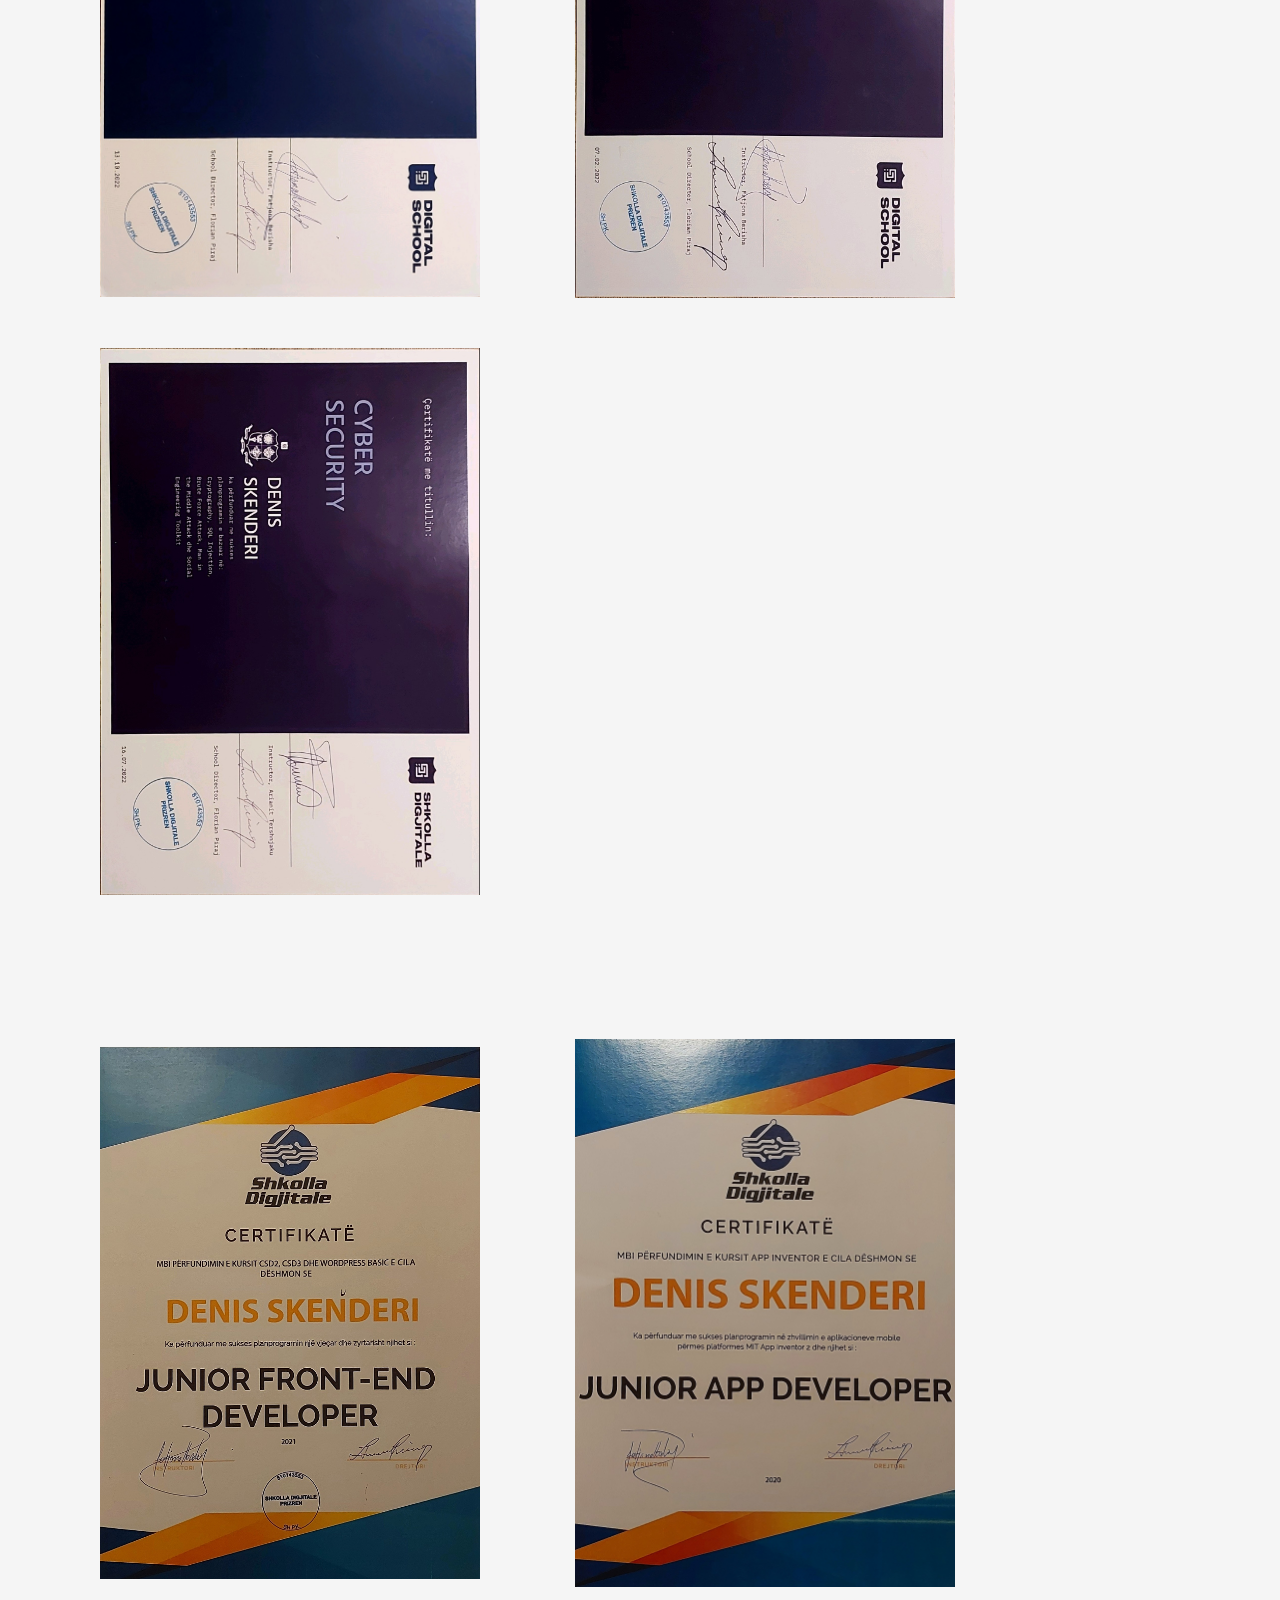
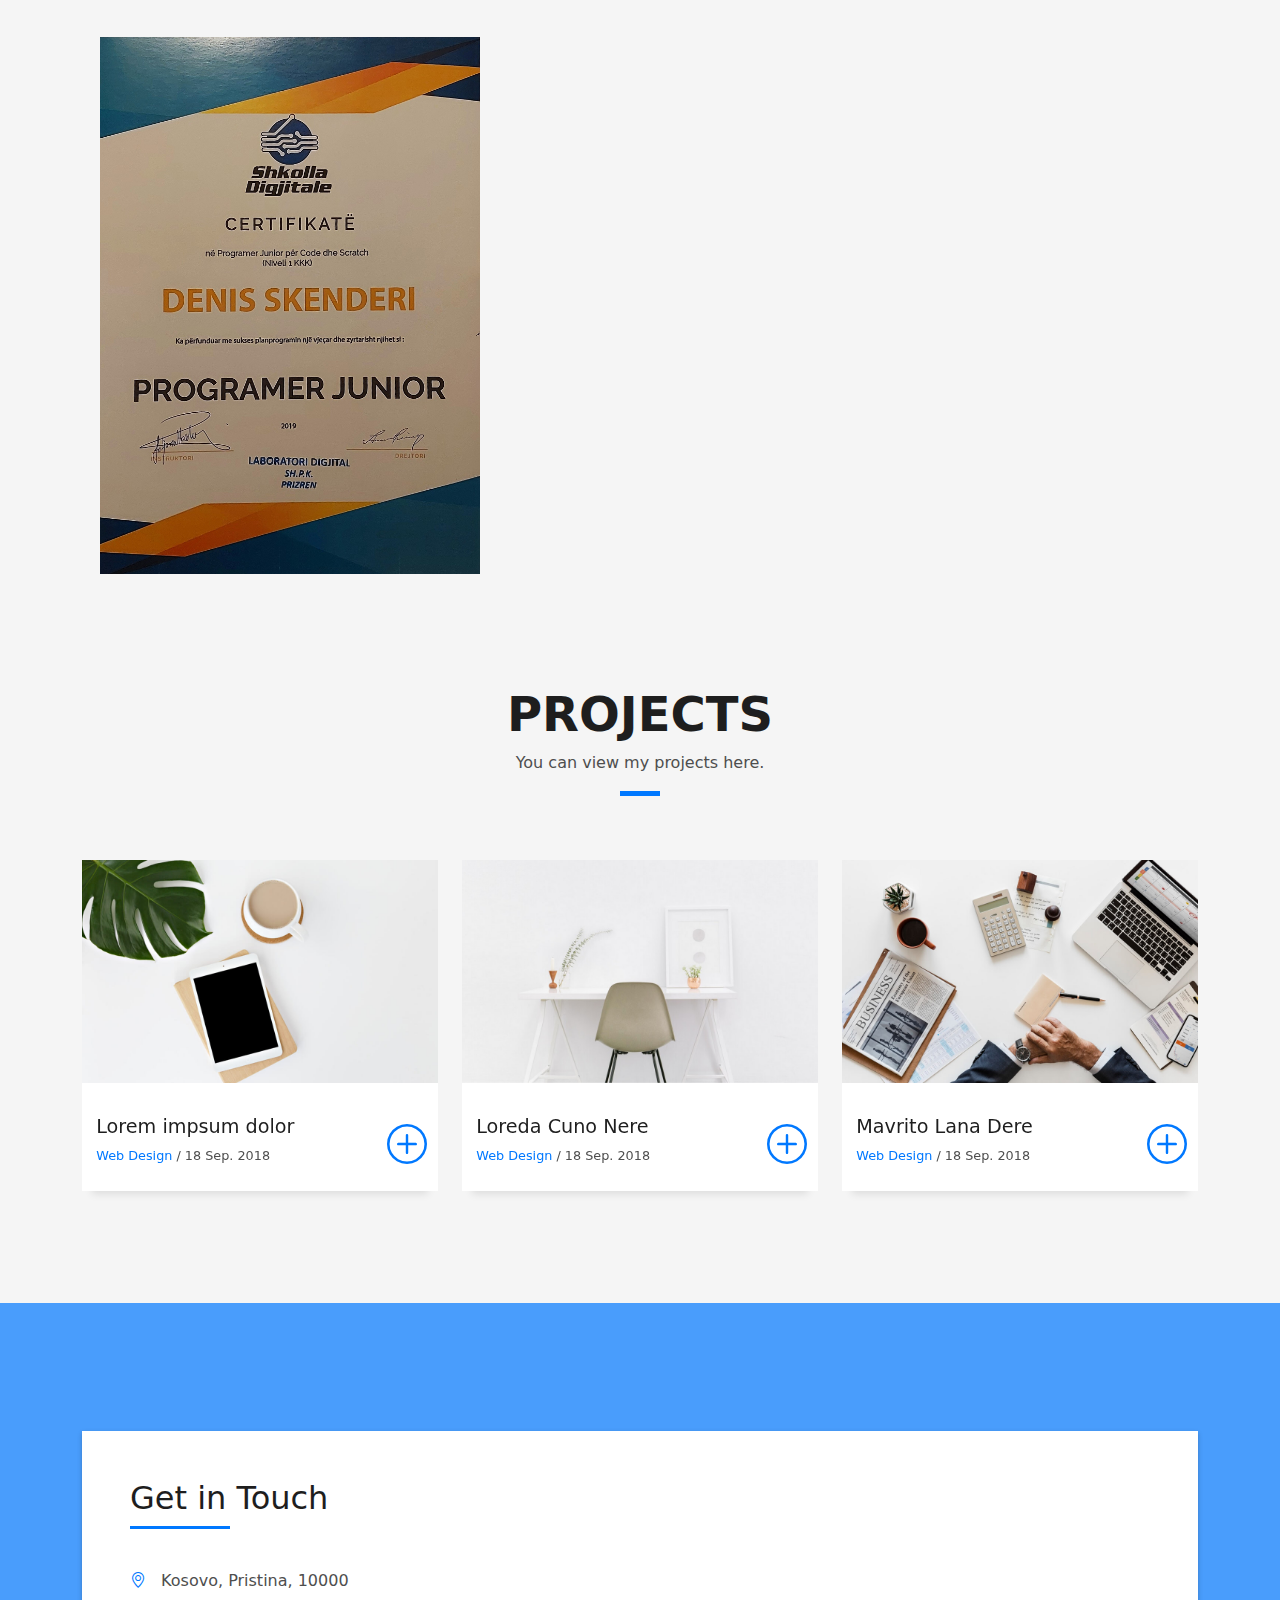
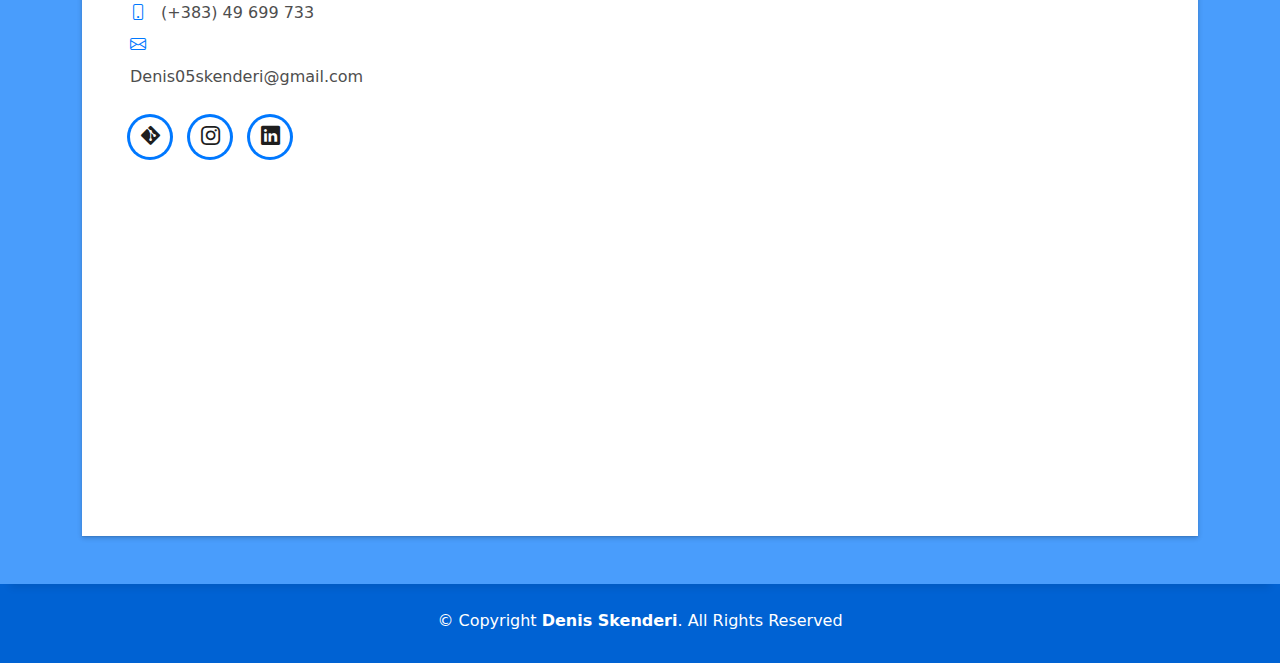
==== commit 8c6802ee: "Update index.html" ====
--- a/index.html
+++ b/index.html
@@ -250,14 +250,14 @@
     </div>
       <div class="main_award">
         <div class="row1">
-        <a href="http://127.0.0.1:5500/DevFolio/assets/img/New%20Document_1%20-%20Copy.jpg"><img src="assets/img/New Document_1.jpg" class="image"></a>
-          <a href="http://127.0.0.1:5500/DevFolio/assets/img/New%20Document_2%20-%20Copy.jpg"><img src="assets/img/New Document_2.jpg" class="image"></a>
-          <a href="http://127.0.0.1:5500/DevFolio/assets/img/New%20Document_3%20-%20Copy.jpg"><img src="assets/img/New Document_3.jpg" class="image"></a>
+         <a href="https://denisskenderi.github.io/assets/img/New Document_1.jpg"><img src="assets/img/New Document_1.jpg" class="image"></a>          
+          <a href="https://denisskenderi.github.io/assets/img/New Document_2.jpg"><img src="assets/img/New Document_2.jpg" class="image"></a>
+          <a href="https://denisskenderi.github.io/assets/img/New Document_3.jpg"><img src="assets/img/New Document_3.jpg" class="image"></a>
         </div><br>
         <div class="row2">
-          <a href="http://127.0.0.1:5500/DevFolio/assets/img/20231203_162806%20Page%200%20-%20Copy.jpeg"><img src="assets/img/20231203_162806 Page 0.jpeg" class="image"></a>
-          <a href="http://127.0.0.1:5500/DevFolio/assets/img/20231203_162816%20Page%200%20-%20Copy.jpeg"><img src="assets/img/20231203_162816 Page 0.jpeg" class="image"></a>
-          <a href="http://127.0.0.1:5500/DevFolio/assets/img/20231203_162829%20Page%200%20-%20Copy.jpeg" alt="Award Photo"><img src="assets/img/20231203_162829 Page 0.jpeg" class="image"></a>
+          <a href="https://denisskenderi.github.io/assets/img/20231203_162806 Page 0.jpeg"><img src="assets/img/20231203_162806 Page 0.jpeg" class="image"></a>
+          <a href="https://denisskenderi.github.io/assets/img/20231203_162816 Page 0.jpeg"><img src="assets/img/20231203_162816 Page 0.jpeg" class="image"></a>
+          <a href="https://denisskenderi.github.io/assets/img/20231203_162829 Page 0.jpeg" alt="Award Photo"><img src="assets/img/20231203_162829 Page 0.jpeg" class="image"></a>
         </div>
       </div>
     </section><br><br>
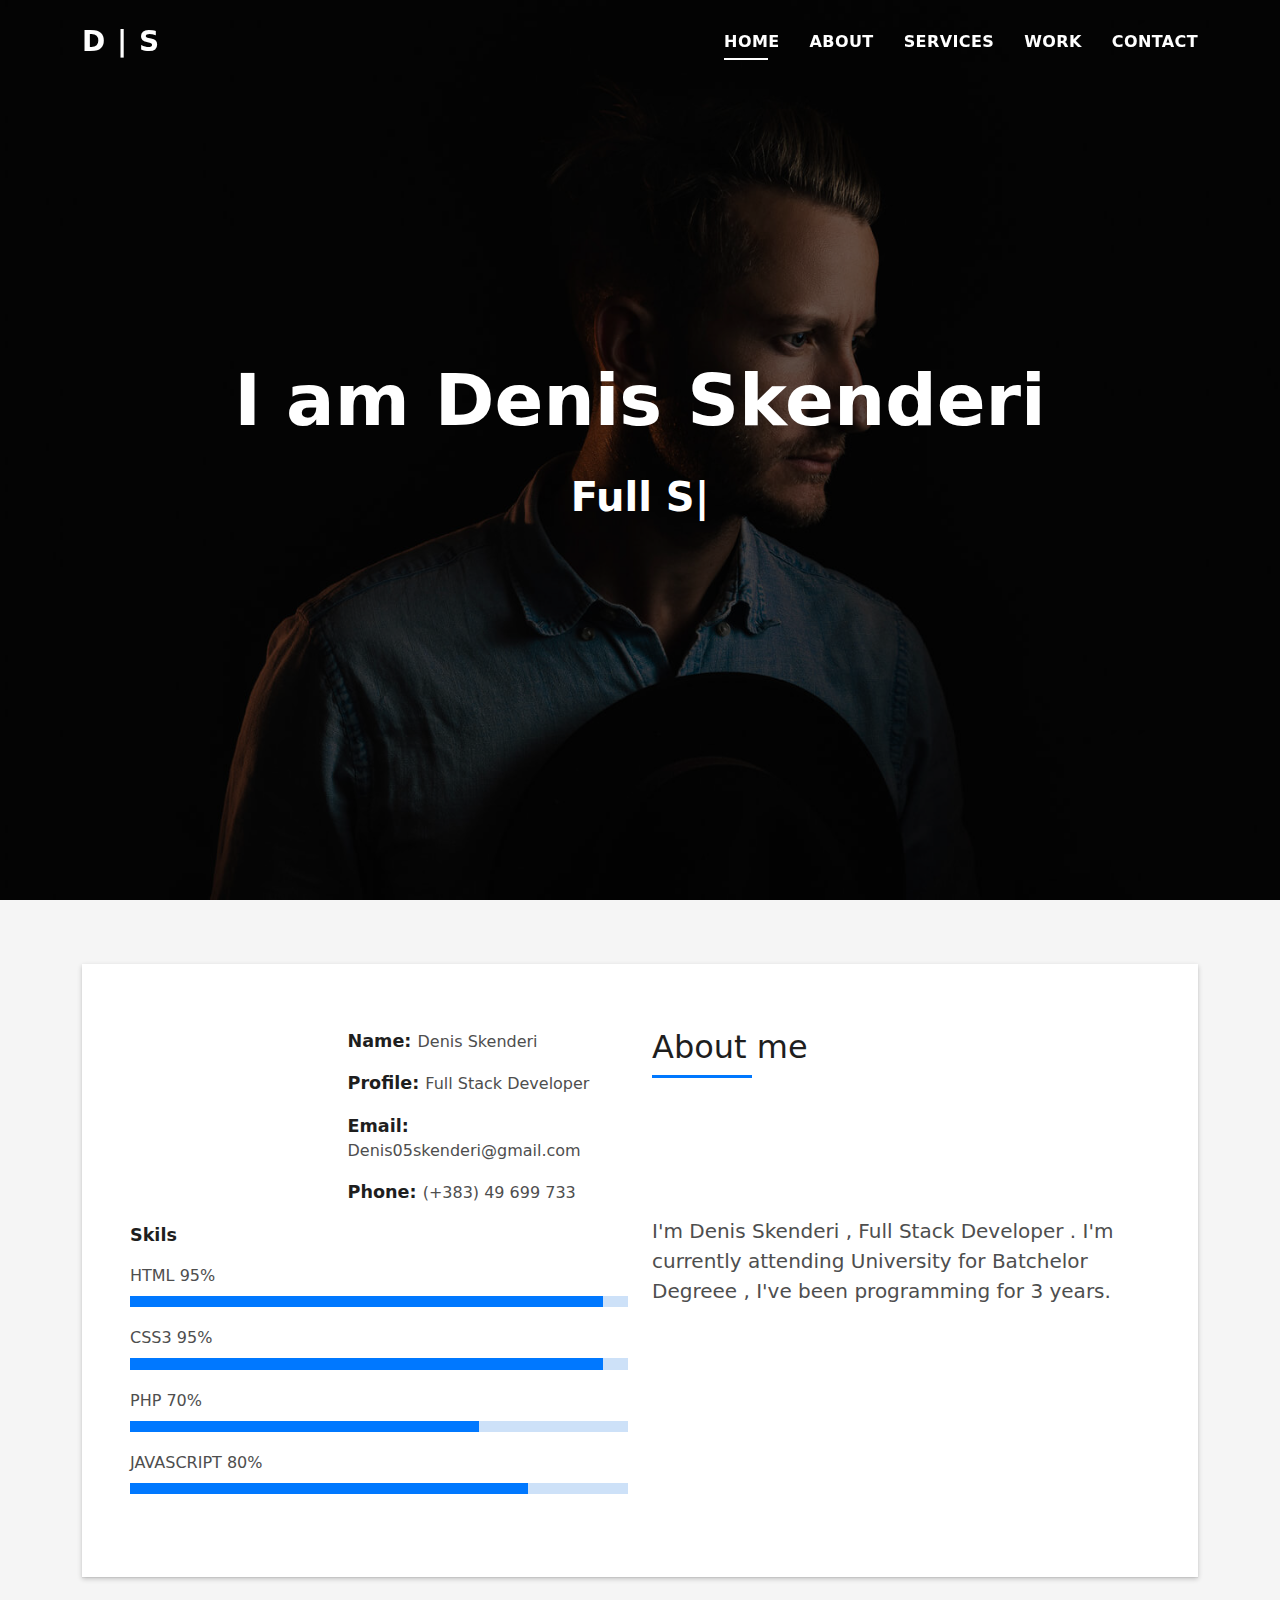
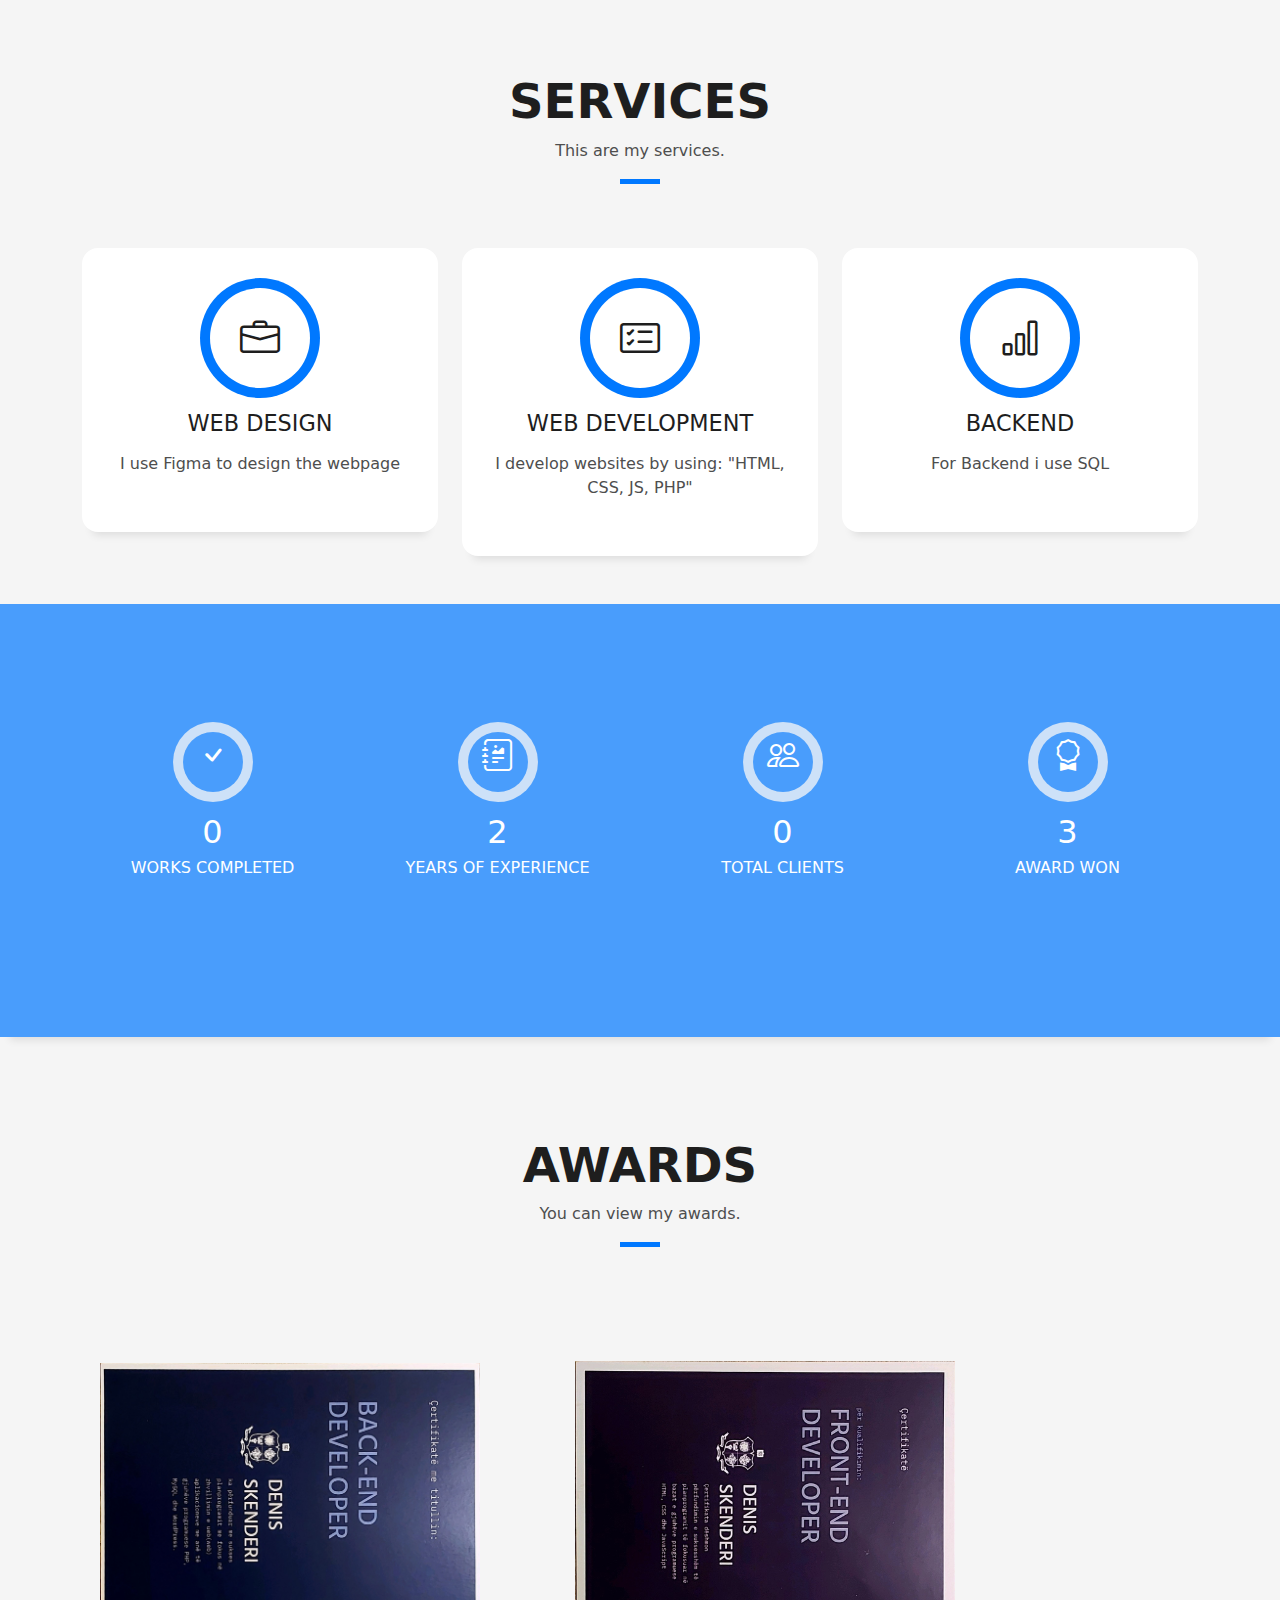
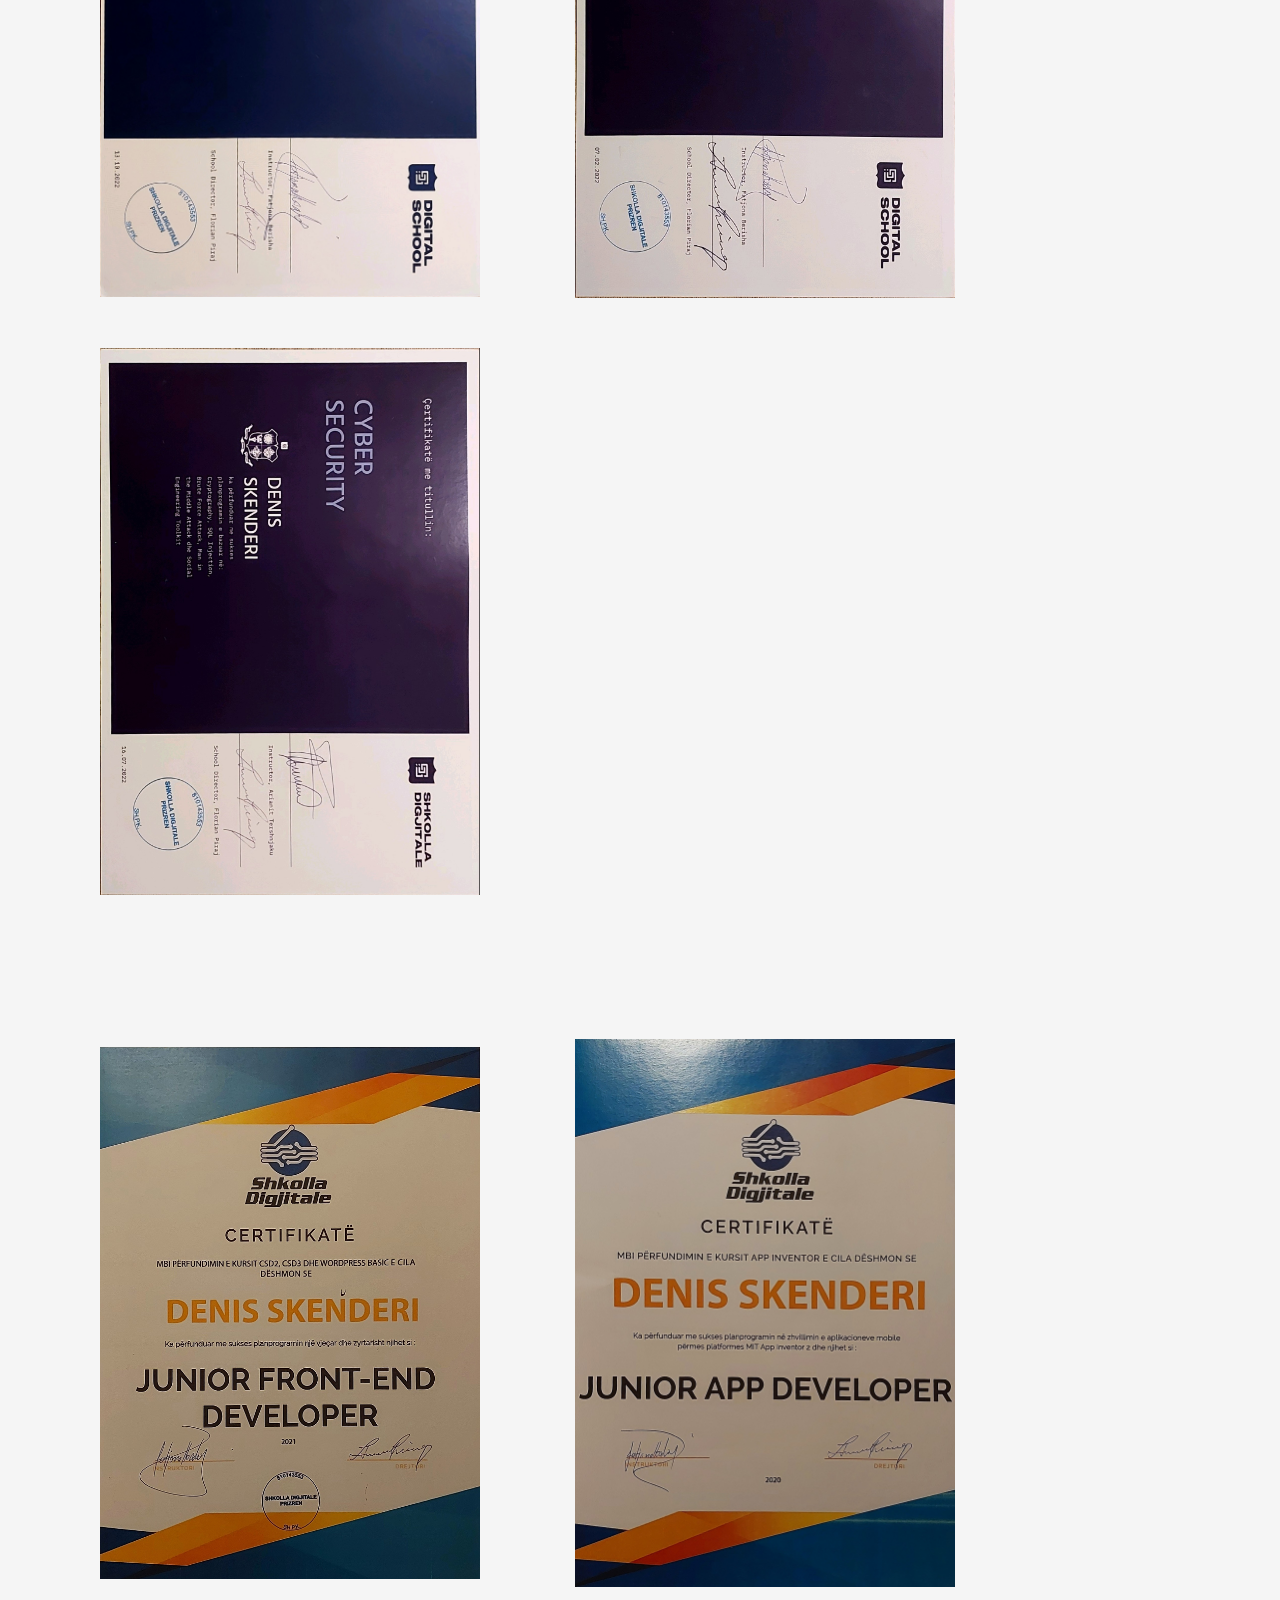
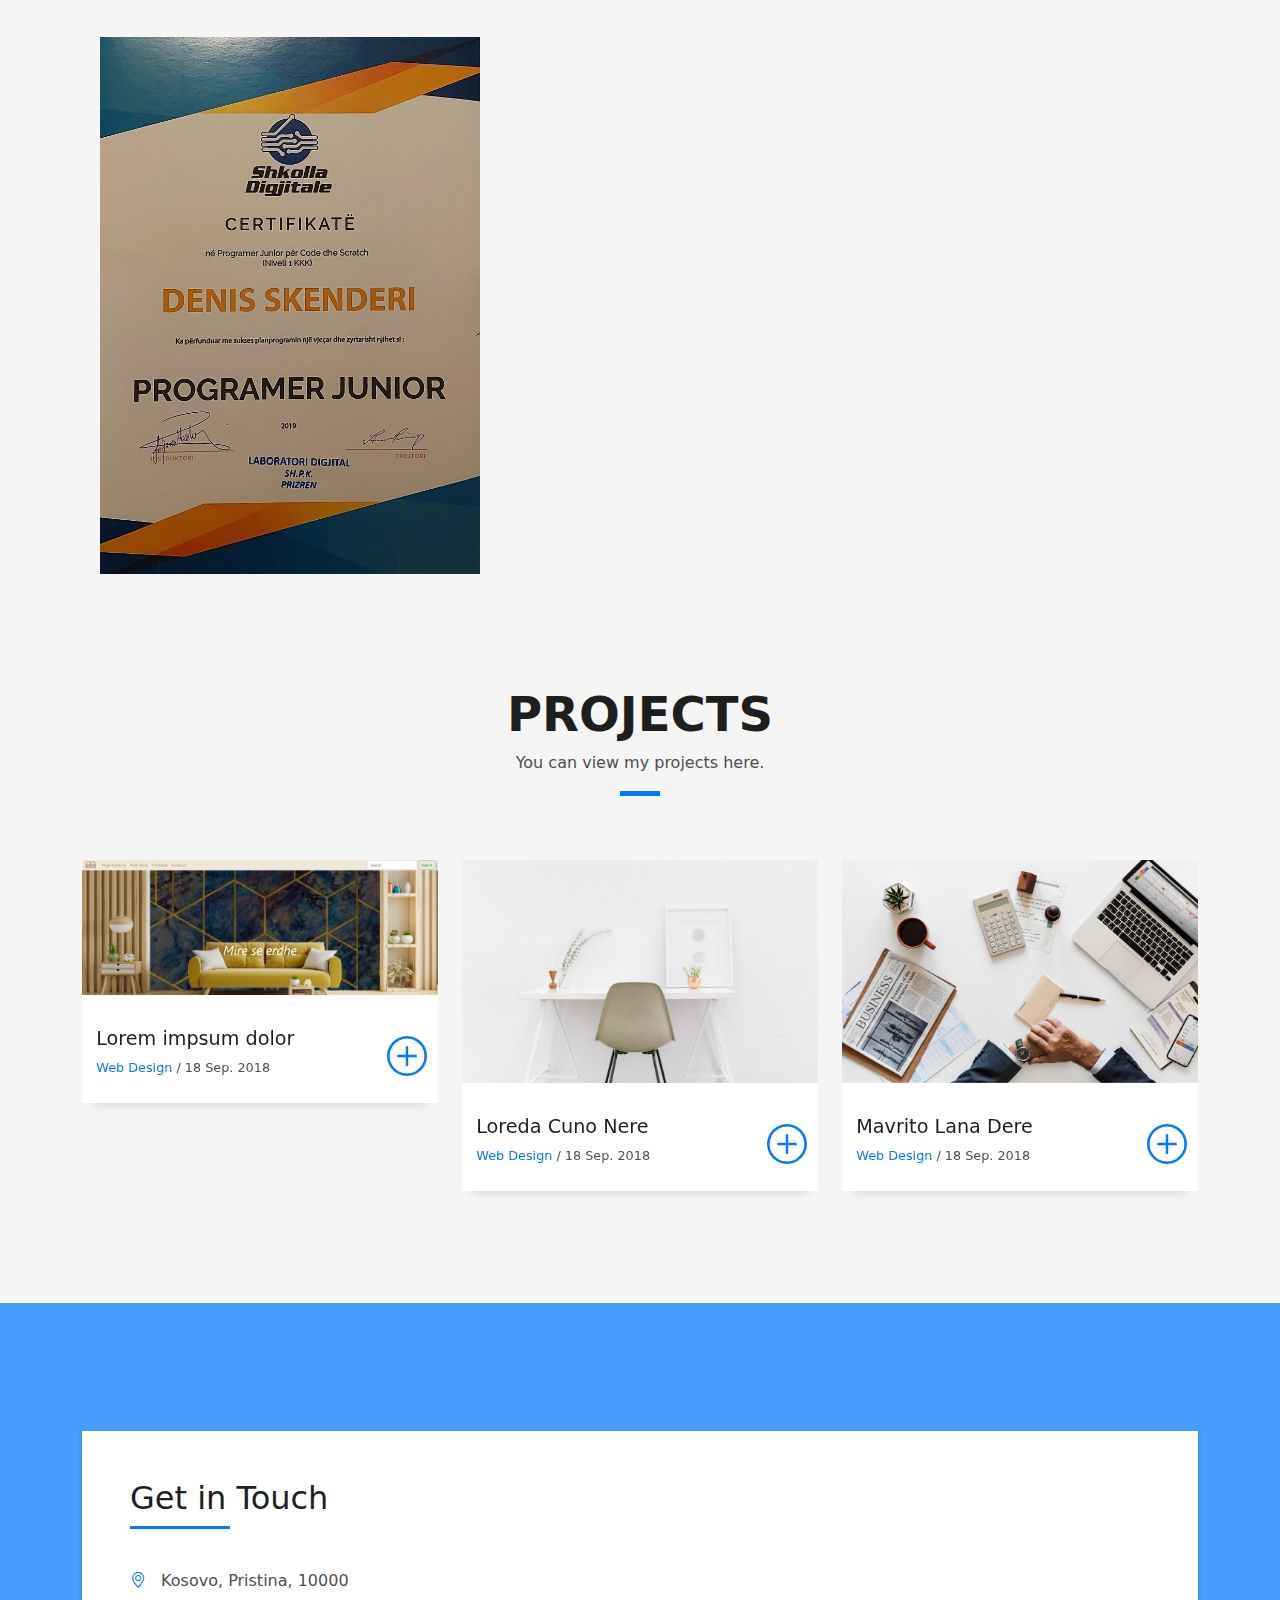
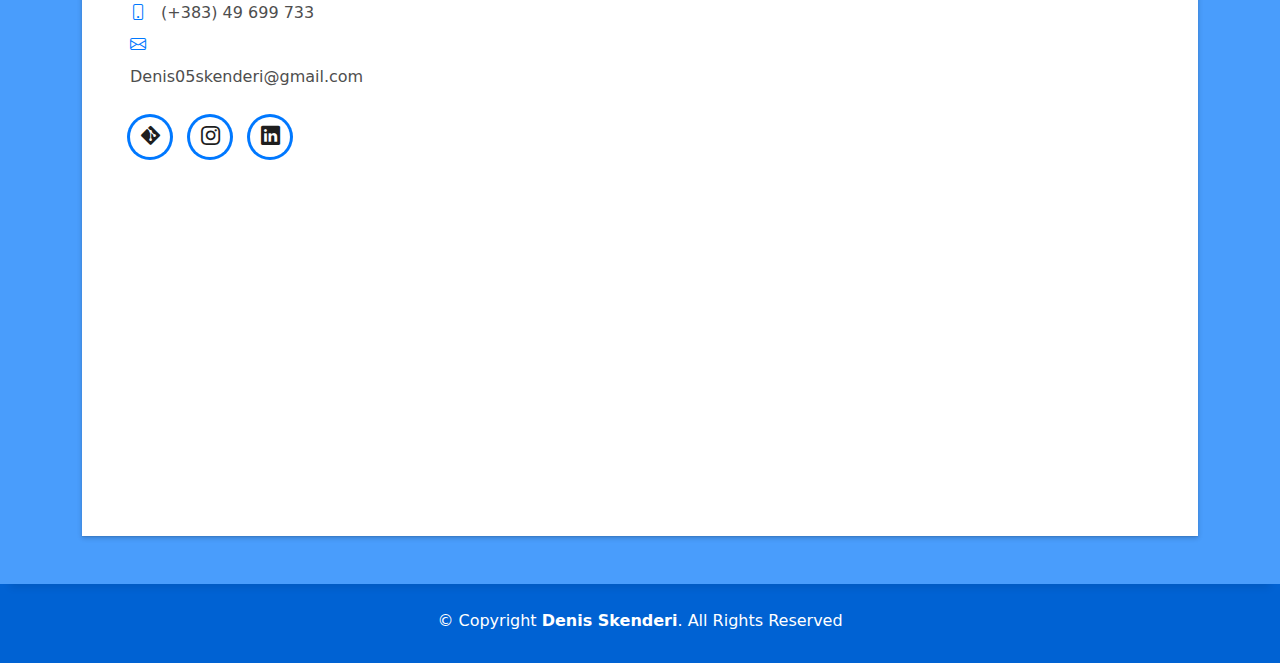
==== commit c802959b: "index" ====
--- a/index.html
+++ b/index.html
@@ -115,7 +115,7 @@
                       </h5>
                     </div>
                     <p class="lead" style="margin-top: 150px;">
-                      I'm Denis Skenderi , Full Stack Developer . I'm currently attending University for Batchelor Degreee , I've benn programming for 5 years from now.
+                      I'm Denis Skenderi , Full Stack Developer . I'm currently attending University for Batchelor Degreee , I've been programming for 3 years.
                     </p>
                   </div>
                 </div>
@@ -250,14 +250,14 @@
     </div>
       <div class="main_award">
         <div class="row1">
-         <a href="https://denisskenderi.github.io/assets/img/New Document_1.jpg"><img src="assets/img/New Document_1.jpg" class="image"></a>          
-          <a href="https://denisskenderi.github.io/assets/img/New Document_2.jpg"><img src="assets/img/New Document_2.jpg" class="image"></a>
-          <a href="https://denisskenderi.github.io/assets/img/New Document_3.jpg"><img src="assets/img/New Document_3.jpg" class="image"></a>
+         <a href="https://denisskenderi.github.io/assets/img/New Document_1.jpg" target="_blank"><img src="assets/img/New Document_1.jpg" class="image"></a>          
+          <a href="https://denisskenderi.github.io/assets/img/New Document_2.jpg" target="_blank"><img src="assets/img/New Document_2.jpg" class="image"></a>
+          <a href="https://denisskenderi.github.io/assets/img/New Document_3.jpg" target="_blank"><img src="assets/img/New Document_3.jpg" class="image"></a>
         </div><br>
         <div class="row2">
-          <a href="https://denisskenderi.github.io/assets/img/20231203_162806 Page 0.jpeg"><img src="assets/img/20231203_162806 Page 0.jpeg" class="image"></a>
-          <a href="https://denisskenderi.github.io/assets/img/20231203_162816 Page 0.jpeg"><img src="assets/img/20231203_162816 Page 0.jpeg" class="image"></a>
-          <a href="https://denisskenderi.github.io/assets/img/20231203_162829 Page 0.jpeg" alt="Award Photo"><img src="assets/img/20231203_162829 Page 0.jpeg" class="image"></a>
+          <a href="https://denisskenderi.github.io/assets/img/20231203_162806 Page 0.jpeg" target="_blank"><img src="assets/img/20231203_162806 Page 0.jpeg" class="image"></a>
+          <a href="https://denisskenderi.github.io/assets/img/20231203_162816 Page 0.jpeg" target="_blank"><img src="assets/img/20231203_162816 Page 0.jpeg" class="image"></a>
+          <a href="https://denisskenderi.github.io/assets/img/20231203_162829 Page 0.jpeg" target="_blank"><img src="assets/img/20231203_162829 Page 0.jpeg" class="image"></a>
         </div>
       </div>
     </section><br><br>
@@ -282,9 +282,9 @@
         <div class="row">
           <div class="col-md-4">
             <div class="work-box">
-              <a href="assets/img/work-1.jpg" data-gallery="portfolioGallery" class="portfolio-lightbox">
+              <a href="https://mobileria-zana.github.io/index.html" data-gallery="portfolioGallery" class="portfolio-lightbox">
                 <div class="work-img">
-                  <img src="assets/img/work-1.jpg" alt="" class="img-fluid">
+                  <img src="assets/img/Screenshot 2024-01-24 142814.png" alt="Mobileria Zana" class="img-fluid">
                 </div>
               </a>
               <div class="work-content">
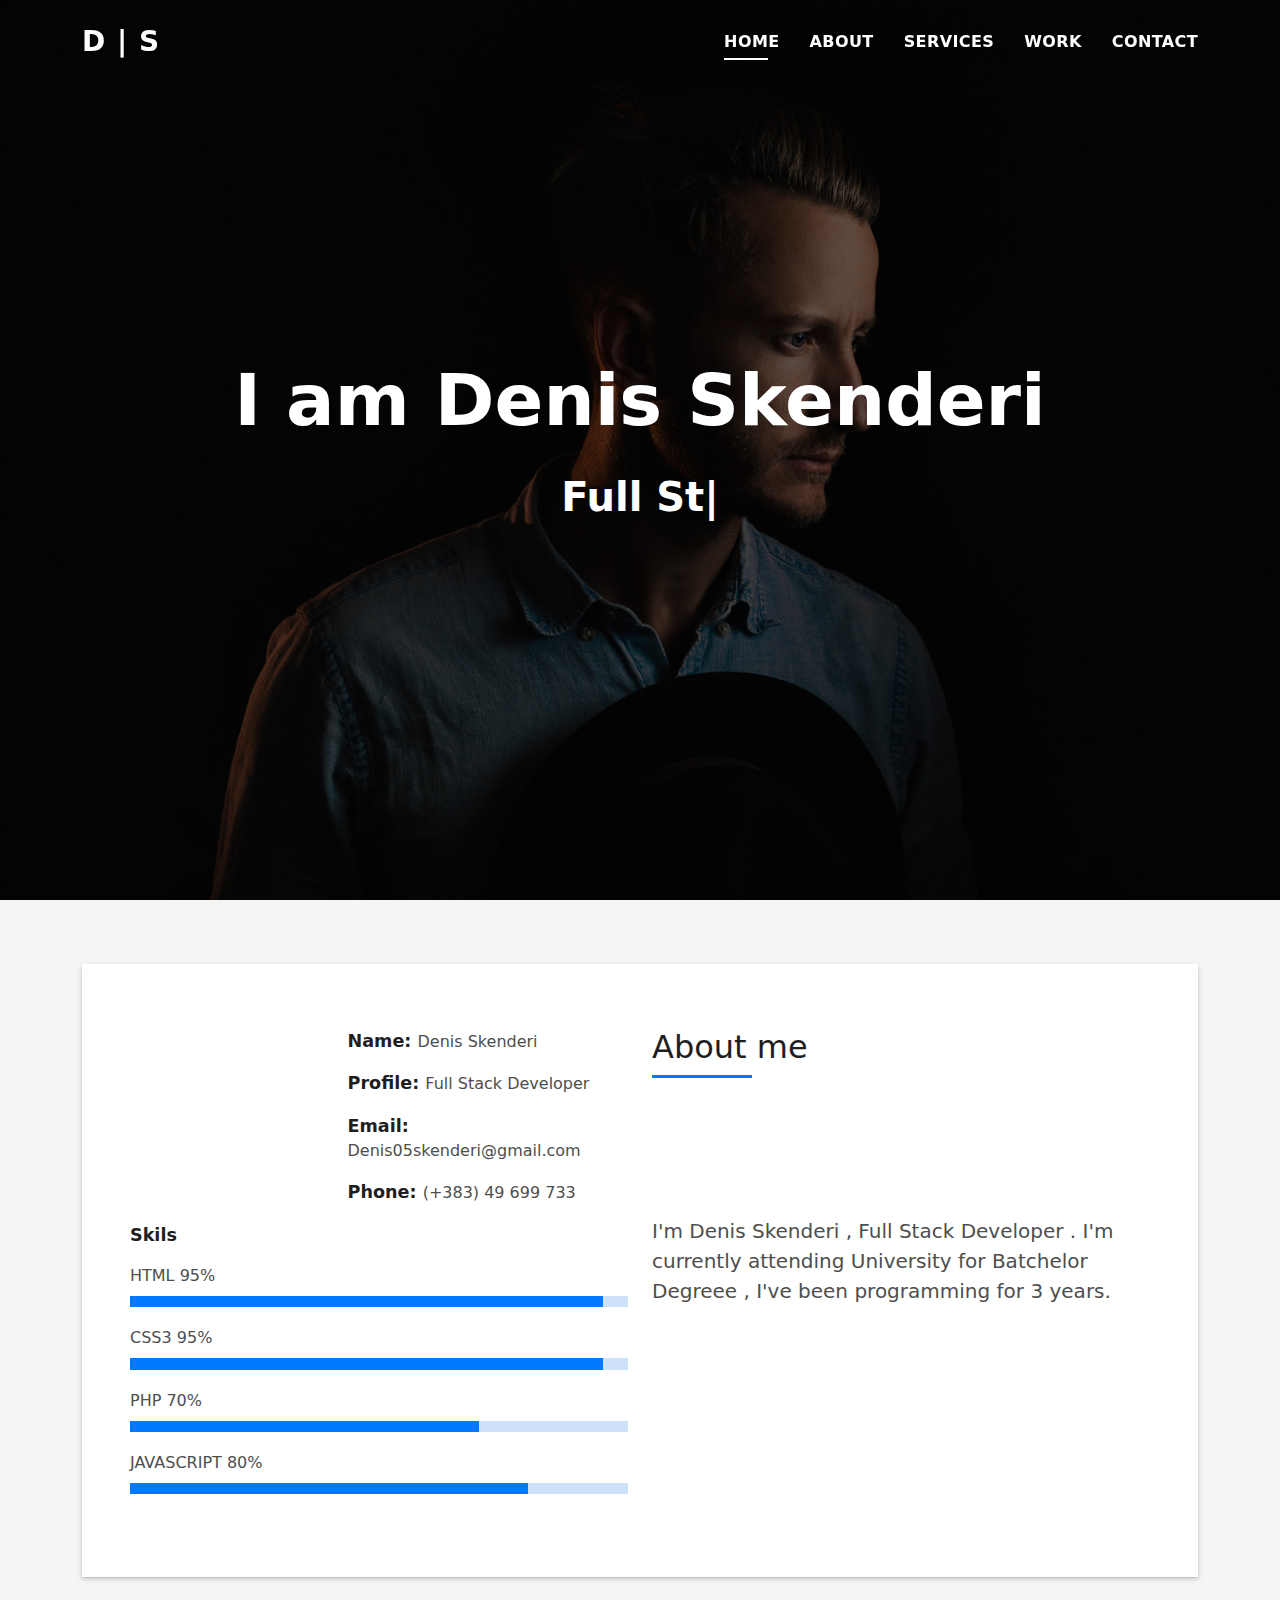
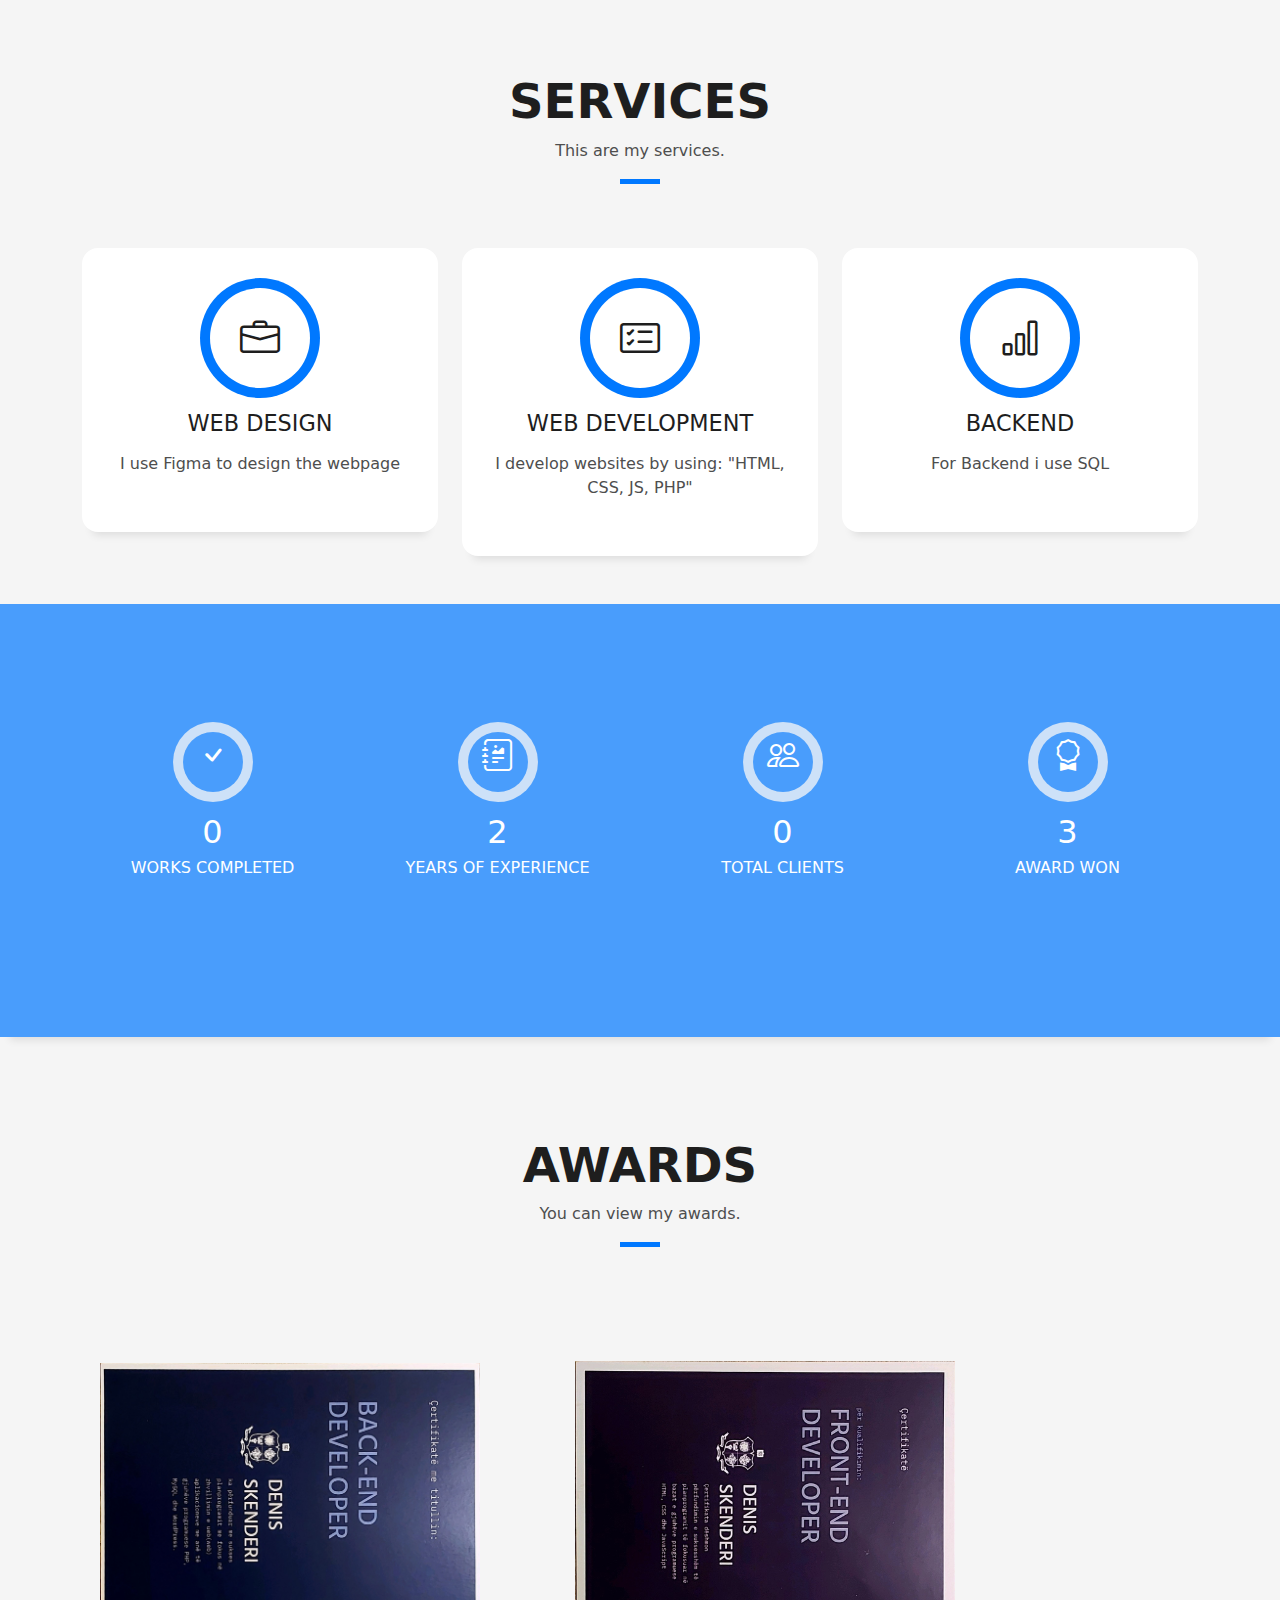
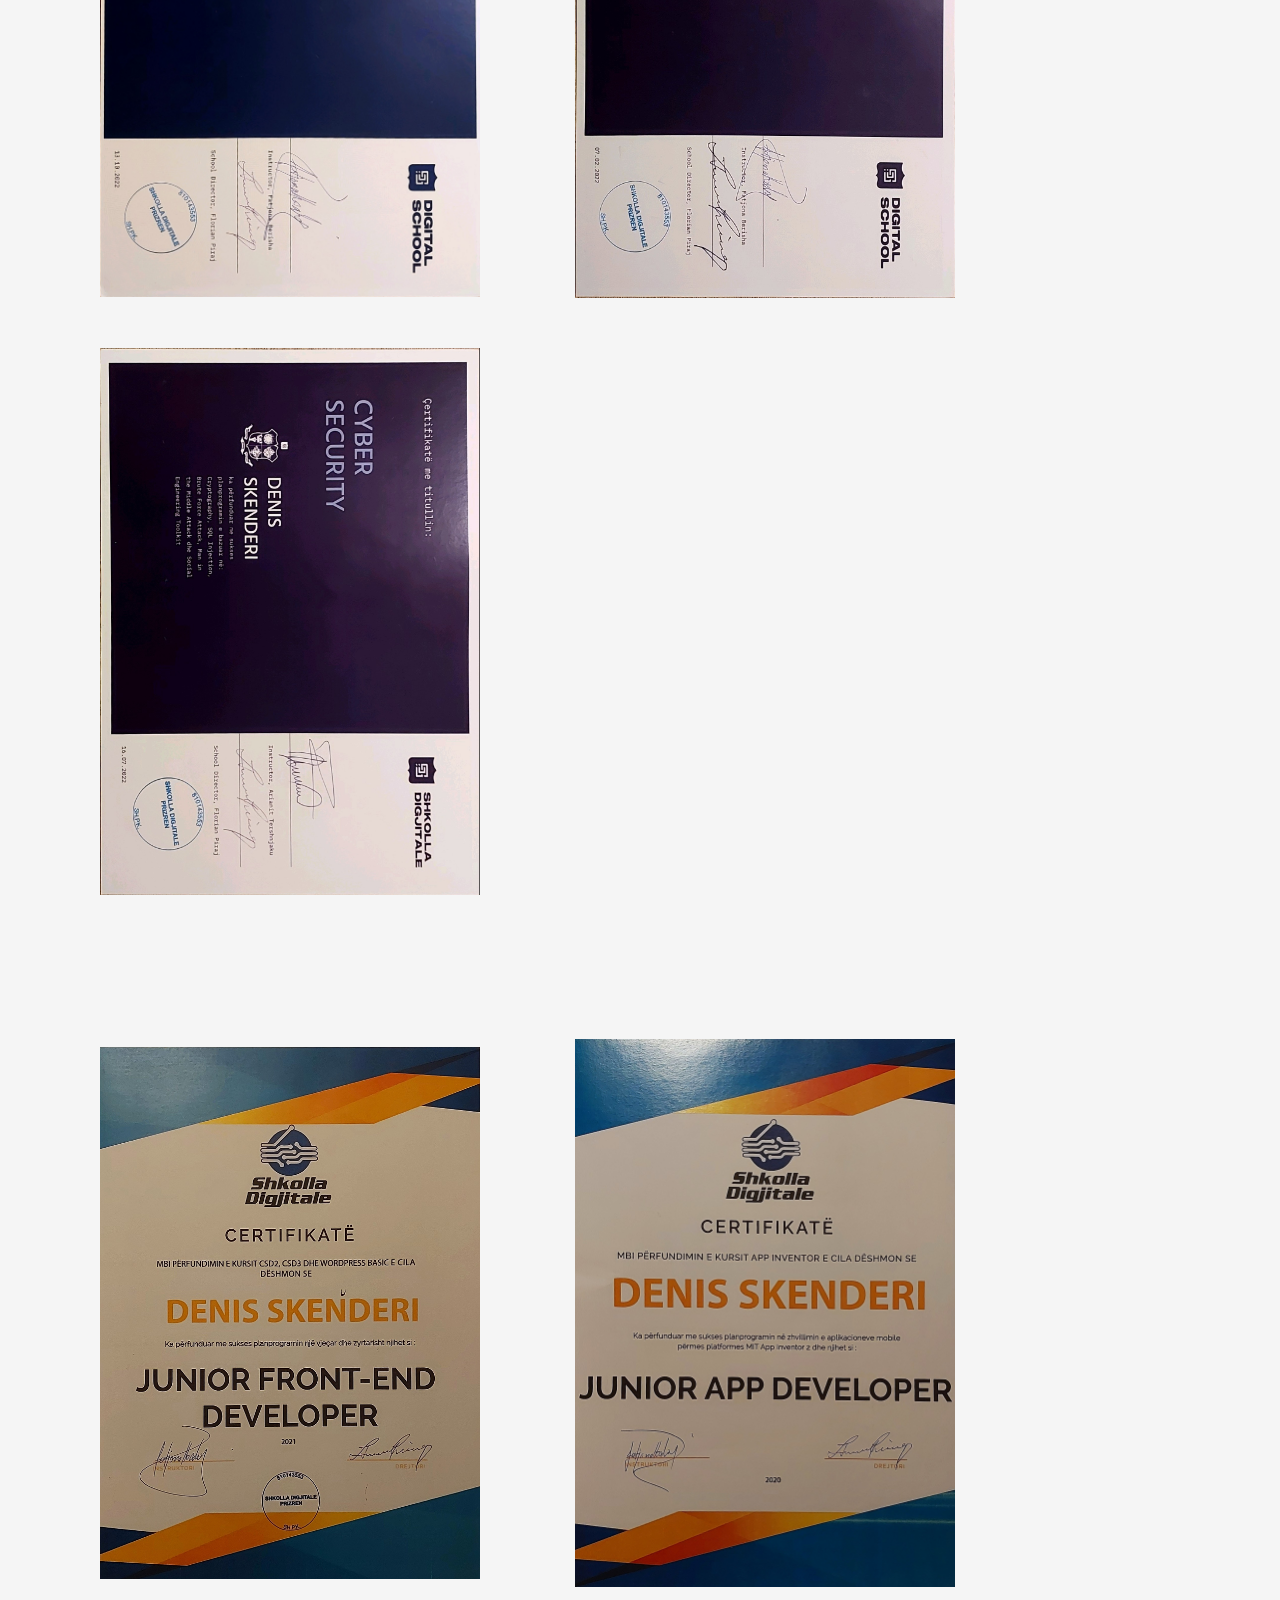
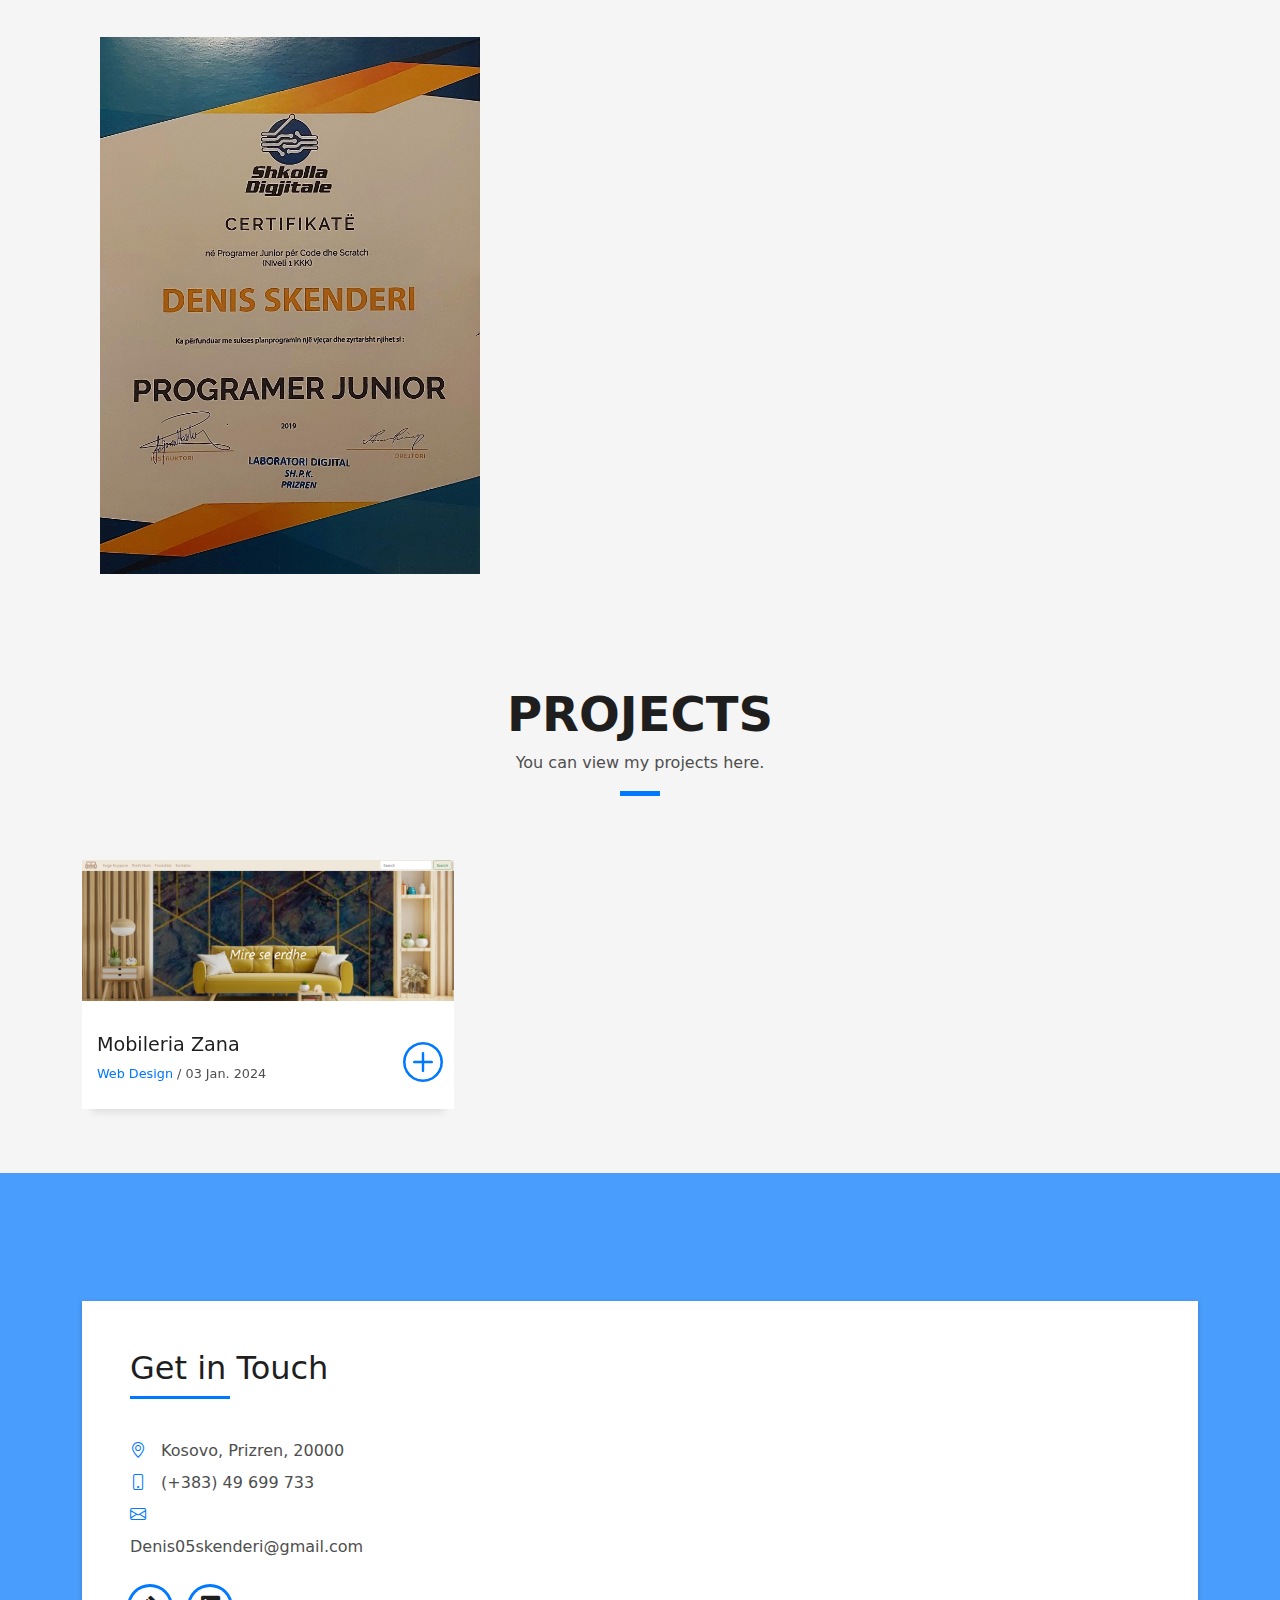
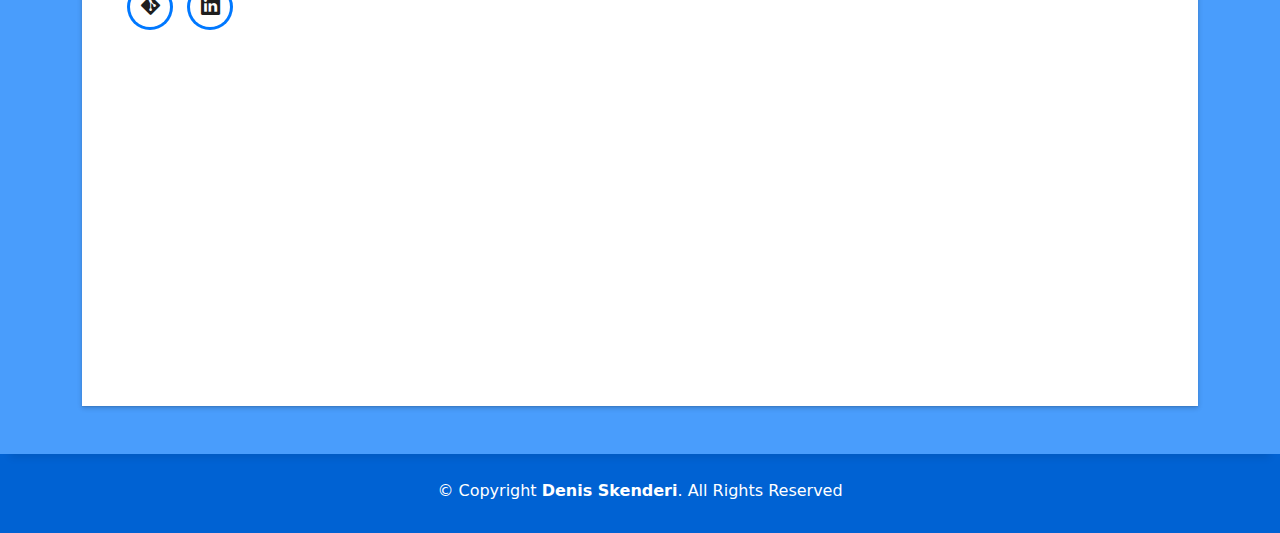
==== commit 86ee7c9d: "index(Update)" ====
--- a/index.html
+++ b/index.html
@@ -205,7 +205,7 @@
                 <span class="ico-circle"><i class="bi bi-journal-richtext"></i></span>
               </div>
               <div class="counter-num">
-                <p data-purecounter-start="2" data-purecounter-end="5" data-purecounter-duration="1" class="counter purecounter"></p>
+                <p data-purecounter-start="2" data-purecounter-end="3" data-purecounter-duration="1" class="counter purecounter"></p>
                 <span class="counter-text">YEARS OF EXPERIENCE</span>
               </div>
             </div>
@@ -279,68 +279,19 @@
             </div>
           </div>
         </div>
-        <div class="row">
           <div class="col-md-4">
             <div class="work-box">
-              <a href="https://mobileria-zana.github.io/index.html" data-gallery="portfolioGallery" class="portfolio-lightbox">
+              <a href="https://mobileria-zana.github.io/index.html">
                 <div class="work-img">
-                  <img src="assets/img/Screenshot 2024-01-24 142814.png" alt="Mobileria Zana" class="img-fluid">
+                  <img src="assets/img/Screenshot 2024-01-24 142814.png" alt="" class="img-fluid">
                 </div>
               </a>
               <div class="work-content">
                 <div class="row">
                   <div class="col-sm-8">
-                    <h2 class="w-title">Lorem impsum dolor</h2>
+                    <h2 class="w-title">Mobileria Zana</h2>
                     <div class="w-more">
-                      <span class="w-ctegory">Web Design</span> / <span class="w-date">18 Sep. 2018</span>
-                    </div>
-                  </div>
-                  <div class="col-sm-4">
-                    <div class="w-like">
-                      <a href="portfolio-details.html"> <span class="bi bi-plus-circle"></span></a>
-                    </div>
-                  </div>
-                </div>
-              </div>
-            </div>
-          </div>
-          <div class="col-md-4">
-            <div class="work-box">
-              <a href="assets/img/work-2.jpg" data-gallery="portfolioGallery" class="portfolio-lightbox">
-                <div class="work-img">
-                  <img src="assets/img/work-2.jpg" alt="" class="img-fluid">
-                </div>
-              </a>
-              <div class="work-content">
-                <div class="row">
-                  <div class="col-sm-8">
-                    <h2 class="w-title">Loreda Cuno Nere</h2>
-                    <div class="w-more">
-                      <span class="w-ctegory">Web Design</span> / <span class="w-date">18 Sep. 2018</span>
-                    </div>
-                  </div>
-                  <div class="col-sm-4">
-                    <div class="w-like">
-                      <a href="portfolio-details.html"> <span class="bi bi-plus-circle"></span></a>
-                    </div>
-                  </div>
-                </div>
-              </div>
-            </div>
-          </div>
-          <div class="col-md-4">
-            <div class="work-box">
-              <a href="assets/img/work-3.jpg" data-gallery="portfolioGallery" class="portfolio-lightbox">
-                <div class="work-img">
-                  <img src="assets/img/work-3.jpg" alt="" class="img-fluid">
-                </div>
-              </a>
-              <div class="work-content">
-                <div class="row">
-                  <div class="col-sm-8">
-                    <h2 class="w-title">Mavrito Lana Dere</h2>
-                    <div class="w-more">
-                      <span class="w-ctegory">Web Design</span> / <span class="w-date">18 Sep. 2018</span>
+                      <span class="w-ctegory">Web Design</span> / <span class="w-date">03 Jan. 2024</span>
                     </div>
                   </div>
                   <div class="col-sm-4">
@@ -381,22 +332,18 @@
                         
                       </p>
                       <ul class="list-ico">
-                        <li><span class="bi bi-geo-alt"></span> Kosovo, Pristina, 10000</li>
+                        <li><span class="bi bi-geo-alt"></span> Kosovo, Prizren, 20000</li>
                         <li><span class="bi bi-phone"></span> (+383) 49 699 733 </li>
                         <li><span class="bi bi-envelope"></span> Denis05skenderi@gmail.com</li>
                       </ul>
                     </div>
                     <div class="socials">
                       <ul>
-                        <!-- <li><a href=""><span class="ico-circle"><i class="bi bi-facebook"></i></span></a></li> -->
                         <li><a href="https://github.com/DenisSkenderi"><span class="ico-circle"><i class="bi bi-git"></i></span></a></li>
-                        <li><a href="https://www.instagram.com/denis_skenderi6/"><span class="ico-circle"><i class="bi bi-instagram"></i></span></a></li>
-                        <!-- <li><a href=""><span class="ico-circle"><i class="bi bi-twitter"></i></span></a></li> -->
                         <li><a href="https://www.linkedin.com/in/denis-skenderi-3b76621a1/"><span class="ico-circle"><i class="bi bi-linkedin"></i></span></a></li>
                       </ul>
                     </div>
-                    <iframe class="m1" src="https://www.google.com/maps/embed?pb=!1m18!1m12!1m3!1d11736.052111485082!2d21.15118330819781!3d42.66107931818853!2m3!1f0!2f0!3f0!3m2!1i1024!2i768!4f13.1!3m3!1m2!1s0x13549ee1325c4fbb%3A0x5219d01d01e788dc!2sQendra%2C%20Pristina!5e0!3m2!1sen!2s!4v1701292215296!5m2!1sen!2s" width="300" height="200" style="border:0;" allowfullscreen="" loading="lazy" referrerpolicy="no-referrer-when-downgrade"></iframe>                  
-                  </div>
+                    <iframe src="https://www.google.com/maps/embed?pb=!1m18!1m12!1m3!1d1095.3813779872314!2d20.743708666365222!3d42.217030113208594!2m3!1f0!2f0!3f0!3m2!1i1024!2i768!4f13.1!3m3!1m2!1s0x1353950a12f4301f%3A0xda0e2e9b8d3d5850!2sPrizren!5e0!3m2!1sen!2s!4v1706104383046!5m2!1sen!2s" width="400" height="300" style="border:0;" allowfullscreen="" loading="lazy" referrerpolicy="no-referrer-when-downgrade"></iframe>                  </div>
                 </div>
               </div>
             </div>
